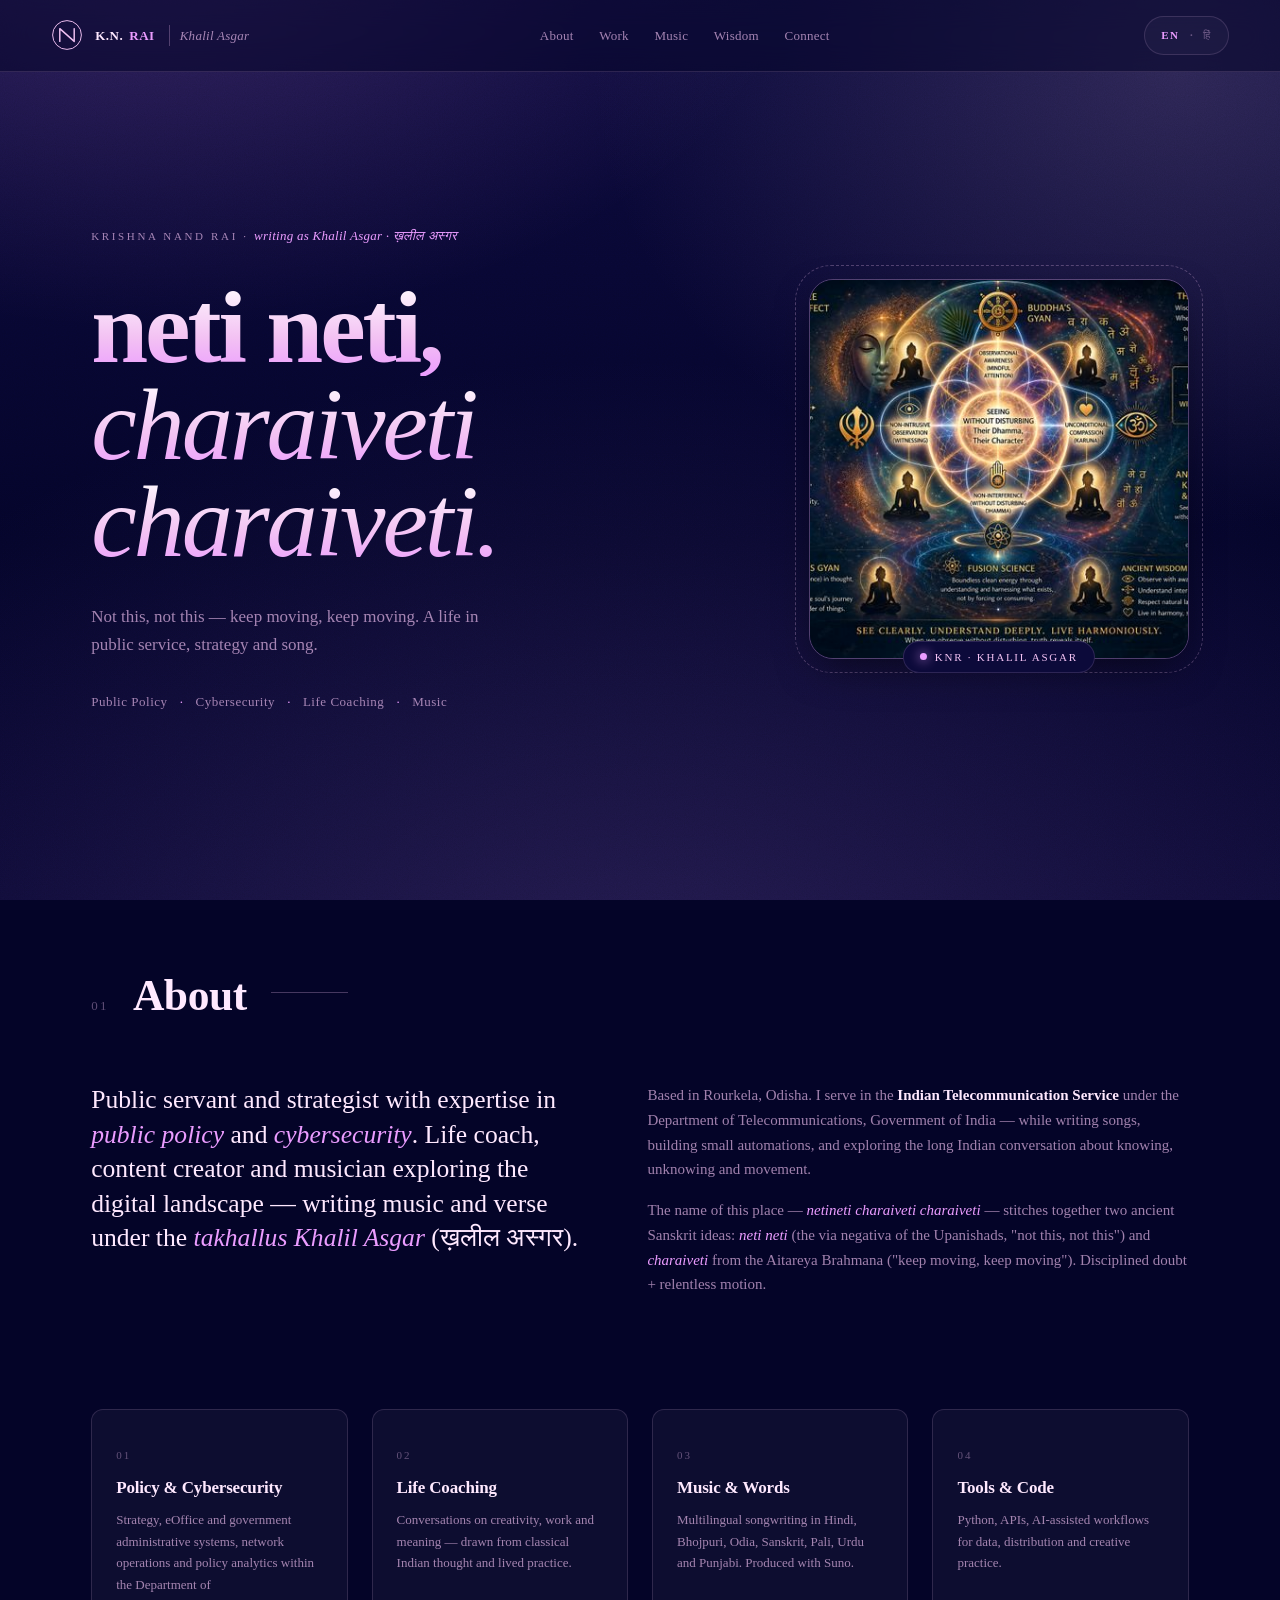
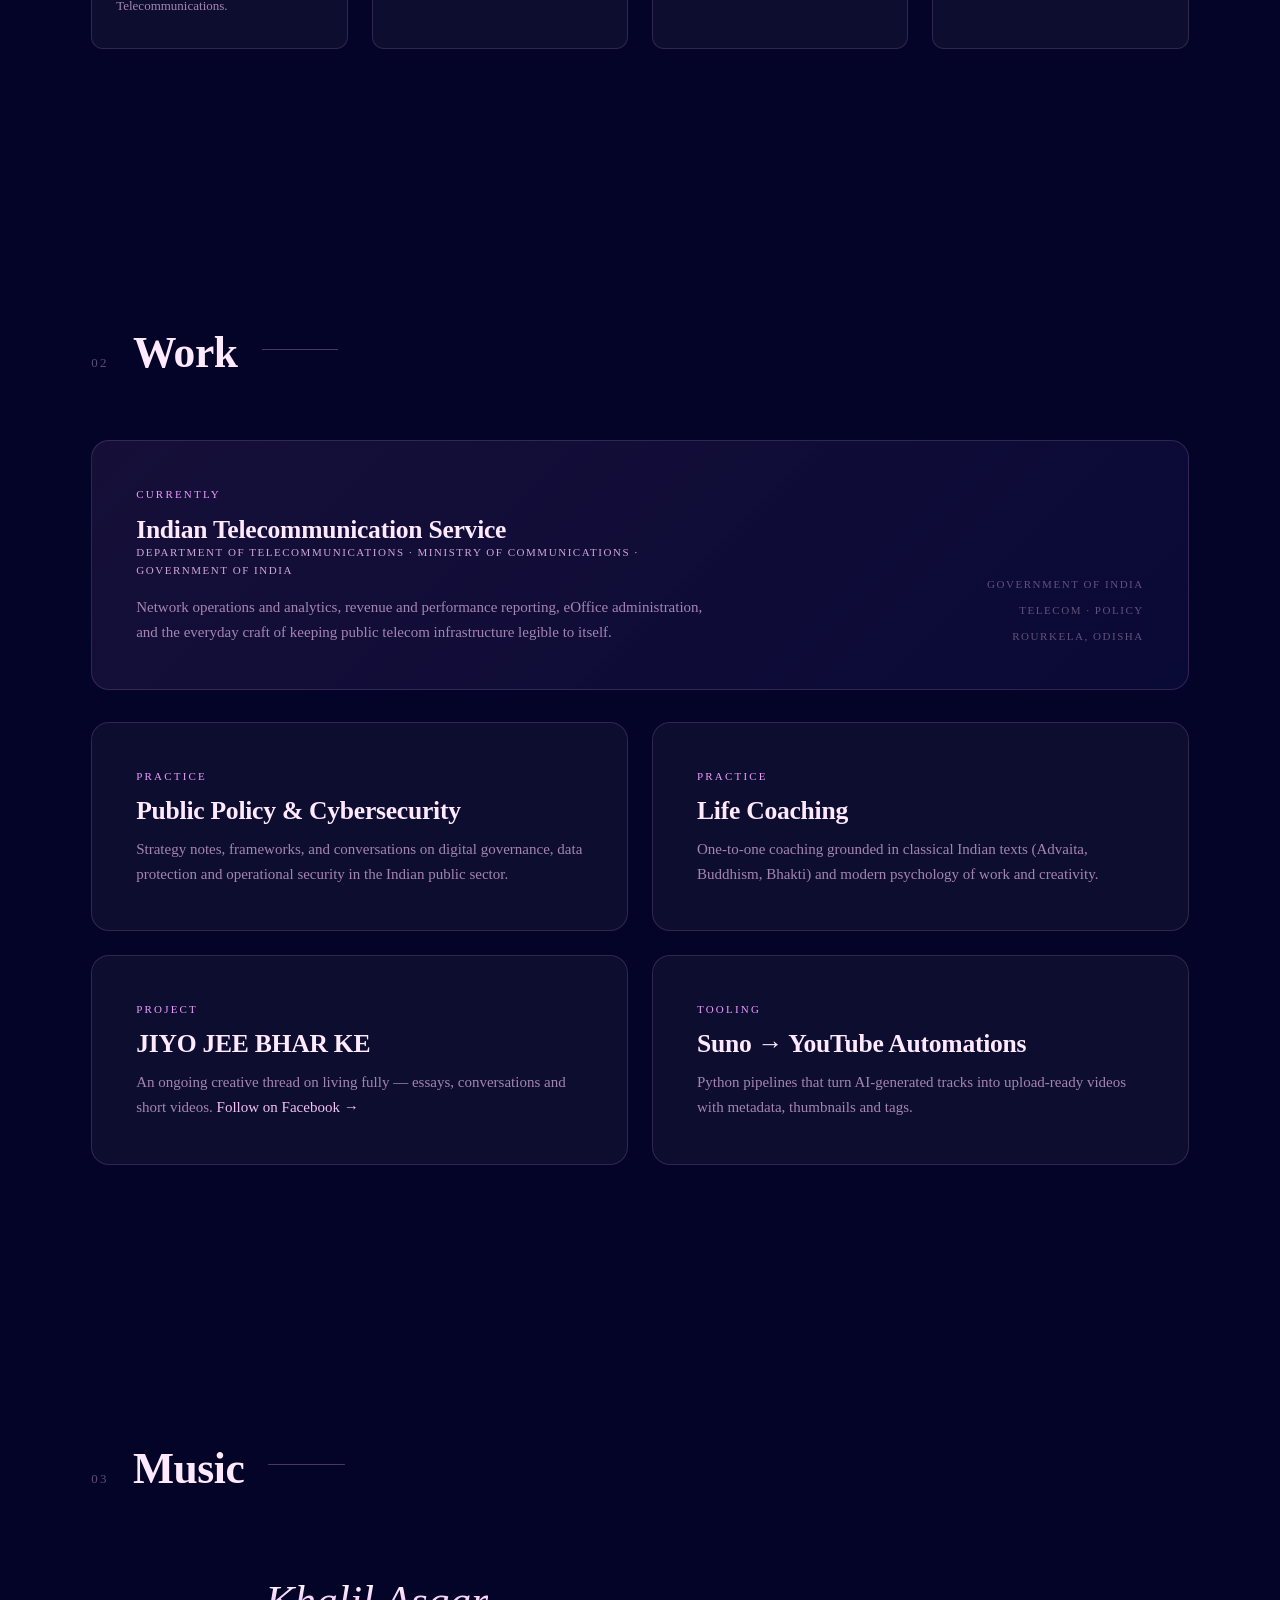
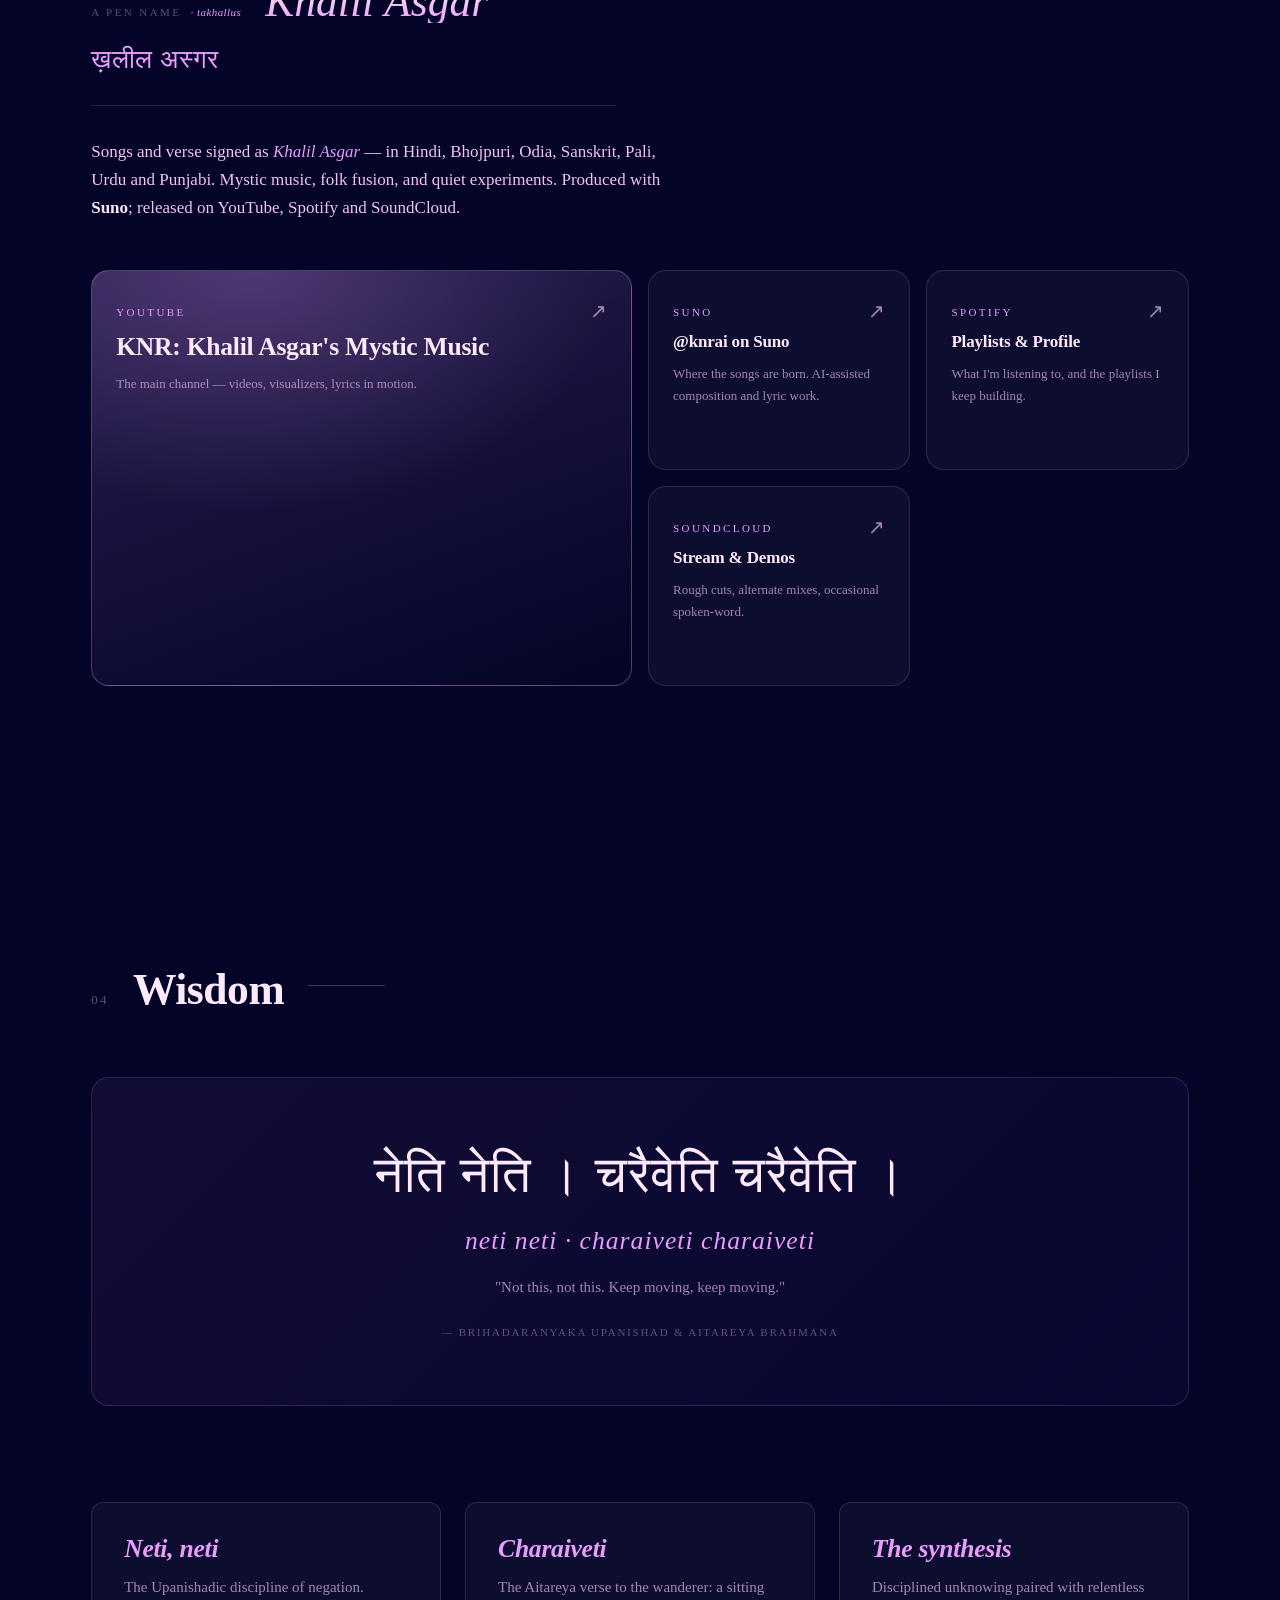
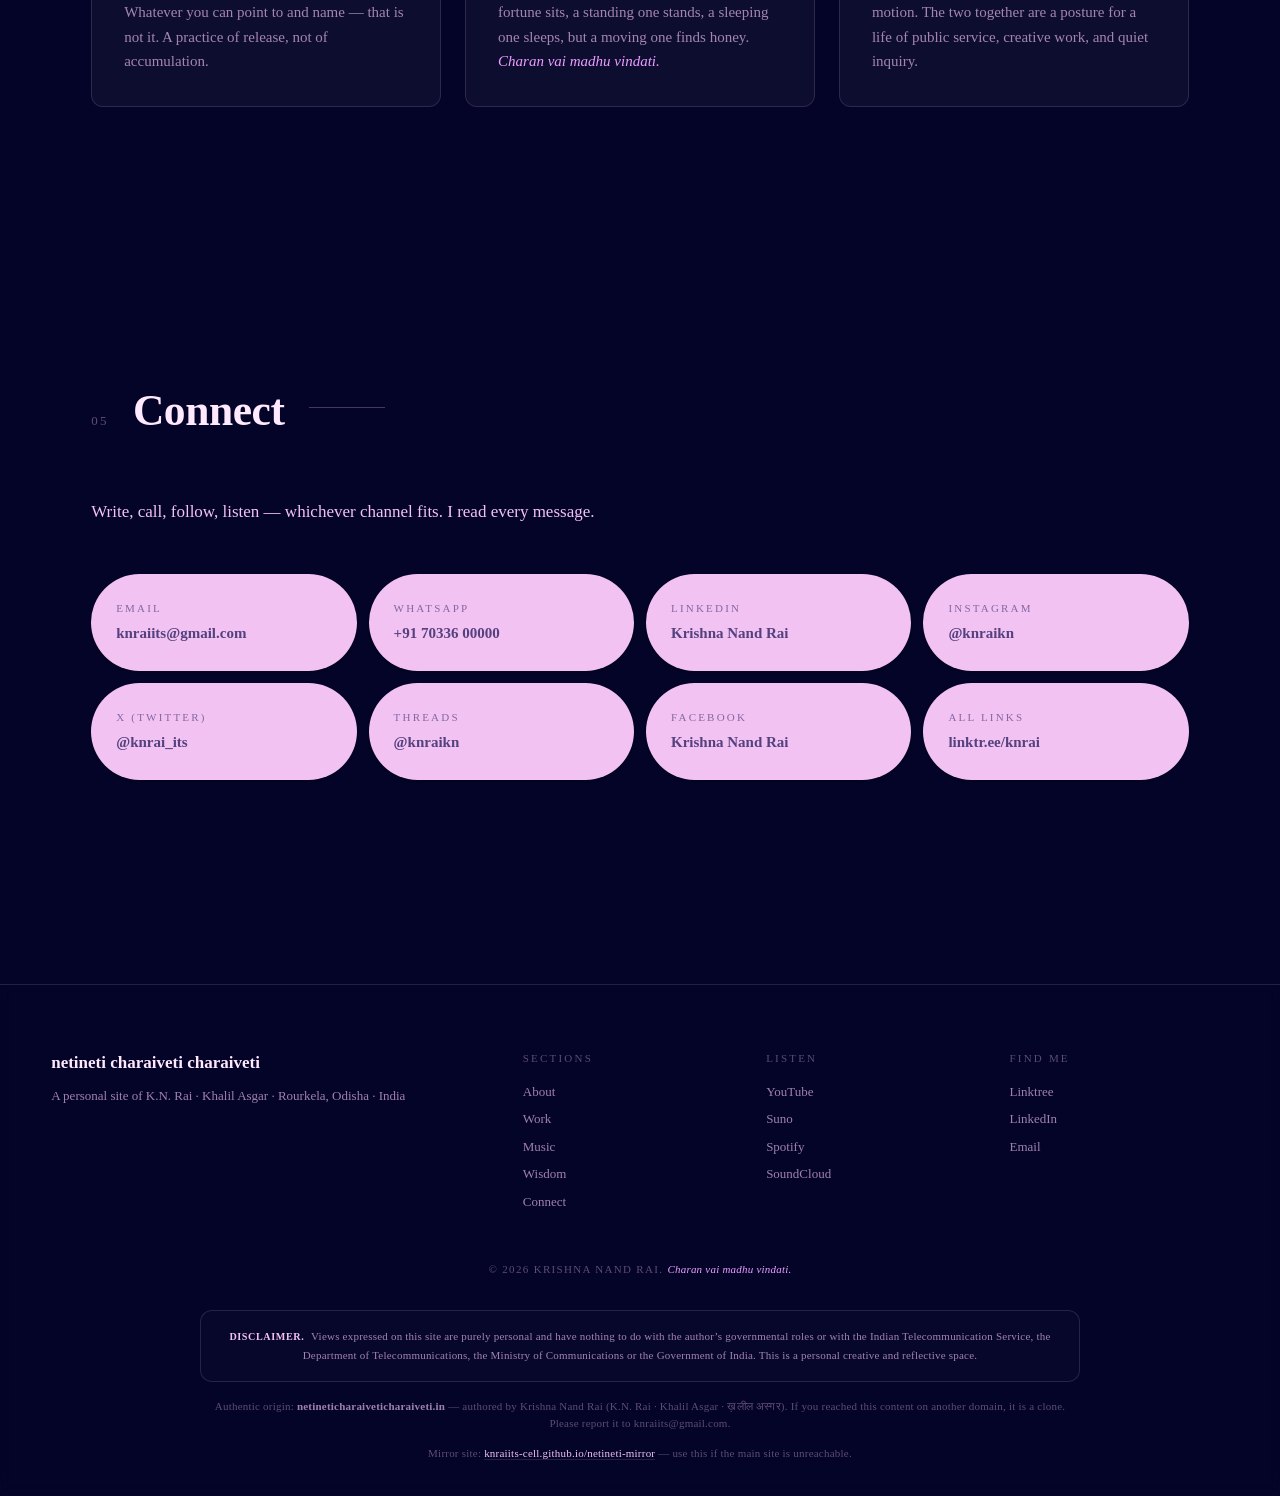
==== index.html @ 425408e6 "initial: netineti charaiveti charaiveti — K.N. Rai · Khalil Asgar (main site)" ====
<!doctype html>
<html lang="en" data-lang="en">
<head>
<meta charset="utf-8" />
<meta name="viewport" content="width=device-width, initial-scale=1" />
<title>K.N. Rai · Khalil Asgar — netineti charaiveti charaiveti</title>
<meta name="description" content="Krishna Nand Rai (KNR), writing music as Khalil Asgar (ख़लील अस्गर) — public servant, strategist, life coach, musician. Bilingual personal site in English and Hindi. Neti neti, charaiveti charaiveti." />

<!-- ─── Security headers (meta-equivalents; HTTP headers added via _headers) ───
     Content-Security-Policy limits where scripts, styles, images and frames can
     come from. We allow self + Google Fonts (CSS + woff2) + the linked social
     image hosts only where strictly needed. frame-ancestors blocks clickjacking;
     base-uri locks the <base> tag; form-action limits where forms may post. -->
<meta http-equiv="Content-Security-Policy"
      content="default-src 'self';
               script-src 'self';
               style-src 'self' https://fonts.googleapis.com 'unsafe-inline';
               font-src 'self' https://fonts.gstatic.com data:;
               img-src 'self' data: https:;
               connect-src 'self' https://knraiits-cell.github.io/netineti-mirror;
               frame-ancestors 'none';
               base-uri 'self';
               form-action 'self';
               object-src 'none';
               upgrade-insecure-requests" />
<meta http-equiv="X-Content-Type-Options" content="nosniff" />
<meta http-equiv="Referrer-Policy" content="strict-origin-when-cross-origin" />
<meta http-equiv="Permissions-Policy" content="camera=(), microphone=(), geolocation=(), interest-cohort=(), payment=()" />
<meta name="robots" content="index, follow, max-snippet:-1, max-image-preview:large" />
<meta name="author" content="Krishna Nand Rai (K.N. Rai) — pen name Khalil Asgar (ख़लील अस्गर)" />
<meta name="copyright" content="© Krishna Nand Rai. All rights reserved." />
<meta name="owner" content="Krishna Nand Rai · netineticharaiveticharaiveti.in" />
<meta name="identifier" content="KNR-NNCC-IN-2025" />
<meta name="reply-to" content="knraiits@gmail.com" />
<meta name="canonical-author" content="KNR · Khalil Asgar · ख़लील अस्गर" />
<link rel="canonical" href="https://netineticharaiveticharaiveti.in/" />
<link rel="author" href="https://linktr.ee/knrai" />

<!-- Open Graph -->
<meta property="og:title" content="K.N. Rai · Khalil Asgar — netineti charaiveti charaiveti" />
<meta property="og:description" content="Public servant, strategist, life coach, musician. Writing as Khalil Asgar (ख़लील अस्गर). Bilingual: English / हिन्दी." />
<meta property="og:image" content="assets/knrai.jpg" />
<meta property="og:type" content="website" />
<meta property="og:url" content="https://netineticharaiveticharaiveti.in" />
<meta property="og:locale" content="en_IN" />
<meta property="og:locale:alternate" content="hi_IN" />

<!-- Fonts: BioRhyme (display Latin), Roboto Slab (body Latin),
     Cormorant Garamond (italic accents), Tiro Devanagari Hindi (display Hindi),
     Hind (body Hindi) -->
<link rel="preconnect" href="https://fonts.googleapis.com" />
<link rel="preconnect" href="https://fonts.gstatic.com" crossorigin />
<link href="https://fonts.googleapis.com/css2?family=BioRhyme:wght@400;700;800&family=Roboto+Slab:wght@300;400;500;600&family=Cormorant+Garamond:ital,wght@0,400;0,500;1,400&family=Tiro+Devanagari+Hindi:ital@0;1&family=Hind:wght@300;400;500;600&display=swap" rel="stylesheet" />

<link rel="stylesheet" href="css/style.css" />

<script type="application/ld+json">
{
  "@context": "https://schema.org",
  "@type": "Person",
  "name": "Krishna Nand Rai",
  "alternateName": ["K.N. Rai", "KNR", "Khalil Asgar", "ख़लील अस्गर", "कृष्ण नंद राय"],
  "jobTitle": "Public Servant · Strategist · Musician",
  "description": "Public servant and strategist with expertise in public policy and cybersecurity. Life coach, content creator, and musician.",
  "url": "https://netineticharaiveticharaiveti.in",
  "image": "https://netineticharaiveticharaiveti.in/assets/knrai.jpg",
  "knowsLanguage": ["en", "hi", "bho", "or", "sa", "pi", "ur", "pa"],
  "sameAs": [
    "https://www.linkedin.com/in/krishna-nand-rai-89087a33",
    "https://www.youtube.com/@KNR_knrai",
    "https://www.instagram.com/knraikn",
    "https://x.com/knrai_its",
    "https://www.threads.com/@knraikn",
    "https://suno.com/@knrai",
    "https://on.soundcloud.com/IkmA3m59KzPfbuI8rq",
    "https://open.spotify.com/user/31e3id762zbnyfksk3bs3ccrtebq",
    "https://knraiits-cell.github.io/netineti-mirror"
  ]
}
</script>
</head>
<body>

<div class="grain" aria-hidden="true"></div>

<!-- Header -->
<header class="site-header">
  <a class="brand" href="#top" aria-label="Home">
    <svg class="brand-mark" viewBox="0 0 40 40" fill="none" aria-hidden="true">
      <circle cx="20" cy="20" r="18" stroke="currentColor" stroke-width="1.2" />
      <path d="M11 28 L11 12 L29 28 L29 12" stroke="currentColor" stroke-width="1.8" stroke-linecap="round" stroke-linejoin="round"/>
    </svg>
    <span class="brand-text">
      <span data-en="K.N." data-hi="के.एन.">K.N.</span><span class="accent" data-en="RAI" data-hi="राय">RAI</span>
      <em class="brand-pen" data-en="Khalil Asgar" data-hi="ख़लील अस्गर">Khalil Asgar</em>
    </span>
  </a>

  <nav class="site-nav" aria-label="Primary">
    <a href="#about"  data-en="About"   data-hi="परिचय">About</a>
    <a href="#work"   data-en="Work"    data-hi="कर्म">Work</a>
    <a href="#music"  data-en="Music"   data-hi="संगीत">Music</a>
    <a href="#wisdom" data-en="Wisdom"  data-hi="विवेक">Wisdom</a>
    <a href="#connect" data-en="Connect" data-hi="संपर्क">Connect</a>
  </nav>

  <!-- Language toggle -->
  <div class="lang-toggle" role="group" aria-label="Language">
    <button type="button" class="lang-btn is-active" data-set-lang="en" aria-pressed="true">EN</button>
    <span class="lang-sep" aria-hidden="true">·</span>
    <button type="button" class="lang-btn" data-set-lang="hi" aria-pressed="false">हिं</button>
  </div>
</header>

<main id="top">

<!-- ─────────────────────────── HERO ─────────────────────────── -->
<section class="hero">
  <div class="hero-text">
    <p class="eyebrow">
      <span data-en="Krishna Nand Rai" data-hi="कृष्ण नंद राय">Krishna Nand Rai</span>
      ·
      <span class="penname-inline" data-en="writing as Khalil Asgar · ख़लील अस्गर" data-hi="क़लम का नाम — ख़लील अस्गर">writing as Khalil Asgar · ख़लील अस्गर</span>
    </p>
    <h1 class="hero-title">
      <span class="line">neti neti,</span>
      <span class="line italic">charaiveti</span>
      <span class="line italic">charaiveti.</span>
    </h1>
    <p class="hero-sub"
       data-en="Not this, not this — keep moving, keep moving. A life in public service, strategy and song."
       data-hi="नेति नेति — चरैवेति, चरैवेति। लोक-सेवा, रणनीति और गीत में बिताया एक जीवन।">
      Not this, not this — keep moving, keep moving. A life in public service, strategy and song.
    </p>
    <div class="hero-meta">
      <span data-en="Public Policy"  data-hi="लोक नीति">Public Policy</span><i>·</i>
      <span data-en="Cybersecurity"  data-hi="साइबर सुरक्षा">Cybersecurity</span><i>·</i>
      <span data-en="Life Coaching"  data-hi="जीवन-मार्गदर्शन">Life Coaching</span><i>·</i>
      <span data-en="Music"          data-hi="संगीत">Music</span>
    </div>
  </div>
  <div class="hero-portrait">
    <div class="portrait-ring" aria-hidden="true"></div>
    <img src="assets/knrai.jpg" alt="Portrait of Krishna Nand Rai (Khalil Asgar)" />
    <div class="portrait-caption">
      <span class="dot"></span>
      <span data-en="KNR · Khalil Asgar" data-hi="के.एन.आर. · ख़लील अस्गर">KNR · Khalil Asgar</span>
    </div>
  </div>
</section>

<!-- ─────────────────────────── ABOUT ─────────────────────────── -->
<section id="about" class="section about" data-wm="KNR">
  <span class="wm-inline" aria-hidden="true">Krishna Nand Rai · Khalil Asgar · ख़लील अस्गर · netineticharaiveticharaiveti.in</span>
  <div class="section-head">
    <span class="section-num">01</span>
    <h2 class="section-title" data-en="About" data-hi="परिचय">About</h2>
  </div>
  <div class="about-grid">
    <div class="about-lede">
      <p data-en="Public servant and strategist with expertise in <em>public policy</em> and <em>cybersecurity</em>. Life coach, content creator and musician exploring the digital landscape — writing music and verse under the <em>takhallus</em> <em>Khalil Asgar</em> (ख़लील अस्गर)."
         data-hi="लोक-सेवक और रणनीतिकार — <em>लोक नीति</em> और <em>साइबर सुरक्षा</em> में विशेष रुचि। जीवन-मार्गदर्शक, सामग्री-सर्जक और संगीतकार, जो डिजिटल संसार में अपनी राह तय कर रहे हैं। संगीत और काव्य के लिए तख़ल्लुस — <em>ख़लील अस्गर</em>।">
        Public servant and strategist with expertise in <em>public policy</em>
        and <em>cybersecurity</em>. Life coach, content creator and musician
        exploring the digital landscape — writing music and verse under the
        <em>takhallus</em> <em>Khalil Asgar</em> (ख़लील अस्गर).
      </p>
    </div>
    <div class="about-body">
      <p data-en="Based in Rourkela, Odisha. I serve in the <strong>Indian Telecommunication Service</strong> under the Department of Telecommunications, Government of India — while writing songs, building small automations, and exploring the long Indian conversation about knowing, unknowing and movement."
         data-hi="राउरकेला, ओडिशा से। <strong>भारतीय दूरसंचार सेवा</strong> (दूरसंचार विभाग, संचार मंत्रालय, भारत सरकार) में कार्यरत — और साथ ही गीत-लेखन, छोटी-छोटी स्वचालन-व्यवस्थाएँ बनाना, तथा ज्ञान, अज्ञेय और गति की उस लंबी भारतीय बातचीत में डूबे रहना, जो सदियों से चली आ रही है।">
        Based in Rourkela, Odisha. I serve in the
        <strong>Indian Telecommunication Service</strong> under the Department
        of Telecommunications, Government of India — while writing songs,
        building small automations, and exploring the long Indian conversation
        about knowing, unknowing and movement.
      </p>
      <p data-en="The name of this place — <em>netineti charaiveti charaiveti</em> — stitches together two ancient Sanskrit ideas: <em>neti neti</em> (the via negativa of the Upanishads, &quot;not this, not this&quot;) and <em>charaiveti</em> from the Aitareya Brahmana (&quot;keep moving, keep moving&quot;). Disciplined doubt + relentless motion."
         data-hi="इस स्थान का नाम — <em>नेतिनेति चरैवेति चरैवेति</em> — दो प्राचीन संस्कृत विचारों को जोड़ता है: उपनिषदों का <em>नेति नेति</em> (&quot;यह नहीं, यह नहीं&quot;) और ऐतरेय ब्राह्मण का <em>चरैवेति</em> (&quot;चलते रहो, चलते रहो&quot;)। संयमित संशय और अथक गति का संगम।">
        The name of this place — <em>netineti charaiveti charaiveti</em> —
        stitches together two ancient Sanskrit ideas: <em>neti neti</em>
        (the via negativa of the Upanishads, "not this, not this") and
        <em>charaiveti</em> from the Aitareya Brahmana ("keep moving, keep
        moving"). Disciplined doubt + relentless motion.
      </p>
    </div>
  </div>

  <ul class="facets">
    <li>
      <span class="facet-tag">01</span>
      <h3 data-en="Policy &amp; Cybersecurity" data-hi="नीति एवं साइबर सुरक्षा">Policy &amp; Cybersecurity</h3>
      <p data-en="Strategy, eOffice and government administrative systems, network operations and policy analytics within the Department of Telecommunications."
         data-hi="रणनीति, ई-ऑफ़िस एवं सरकारी प्रशासनिक प्रणालियाँ, दूरसंचार विभाग के भीतर नेटवर्क संचालन और नीति-विश्लेषण।">
        Strategy, eOffice and government administrative systems, network operations and policy analytics within the Department of Telecommunications.
      </p>
    </li>
    <li>
      <span class="facet-tag">02</span>
      <h3 data-en="Life Coaching" data-hi="जीवन-मार्गदर्शन">Life Coaching</h3>
      <p data-en="Conversations on creativity, work and meaning — drawn from classical Indian thought and lived practice."
         data-hi="सर्जनशीलता, कर्म और अर्थ पर संवाद — भारतीय शास्त्रीय चिंतन और जीवन के अनुभव से उपजे।">
        Conversations on creativity, work and meaning — drawn from classical Indian thought and lived practice.
      </p>
    </li>
    <li>
      <span class="facet-tag">03</span>
      <h3 data-en="Music &amp; Words" data-hi="संगीत एवं शब्द">Music &amp; Words</h3>
      <p data-en="Multilingual songwriting in Hindi, Bhojpuri, Odia, Sanskrit, Pali, Urdu and Punjabi. Produced with Suno."
         data-hi="हिन्दी, भोजपुरी, ओड़िया, संस्कृत, पाली, उर्दू और पंजाबी में बहुभाषी गीत-लेखन। सूनो (Suno) के साथ निर्मित।">
        Multilingual songwriting in Hindi, Bhojpuri, Odia, Sanskrit, Pali, Urdu and Punjabi. Produced with Suno.
      </p>
    </li>
    <li>
      <span class="facet-tag">04</span>
      <h3 data-en="Tools &amp; Code" data-hi="यंत्र एवं कोड">Tools &amp; Code</h3>
      <p data-en="Python, APIs, AI-assisted workflows for data, distribution and creative practice."
         data-hi="पायथन, एपीआई, और एआई-समर्थित कार्य-प्रवाह — डेटा, वितरण और सर्जनात्मक अभ्यास के लिए।">
        Python, APIs, AI-assisted workflows for data, distribution and creative practice.
      </p>
    </li>
  </ul>
</section>

<!-- ─────────────────────────── WORK ─────────────────────────── -->
<section id="work" class="section work" data-wm="KNR">
  <span class="wm-inline" aria-hidden="true">© KNR — KNR-NNCC-IN-2025-Q2 · netineticharaiveticharaiveti.in</span>
  <div class="section-head">
    <span class="section-num">02</span>
    <h2 class="section-title" data-en="Work" data-hi="कर्म">Work</h2>
  </div>

  <article class="work-card lead">
    <div class="work-card-body">
      <p class="kicker" data-en="Currently" data-hi="वर्तमान में">Currently</p>
      <h3 data-en="Indian Telecommunication Service" data-hi="भारतीय दूरसंचार सेवा">Indian Telecommunication Service</h3>
      <p class="work-affiliation"
         data-en="Department of Telecommunications · Ministry of Communications · Government of India"
         data-hi="दूरसंचार विभाग · संचार मंत्रालय · भारत सरकार">
        Department of Telecommunications · Ministry of Communications · Government of India
      </p>
      <p data-en="Network operations and analytics, revenue and performance reporting, eOffice administration, and the everyday craft of keeping public telecom infrastructure legible to itself."
         data-hi="नेटवर्क संचालन एवं विश्लेषण, राजस्व और प्रदर्शन की रिपोर्टिंग, ई-ऑफ़िस प्रशासन — और सार्वजनिक दूरसंचार ढाँचे को स्वयं अपने लिए सुपाठ्य बनाए रखने का दैनिक कौशल।">
        Network operations and analytics, revenue and performance reporting,
        eOffice administration, and the everyday craft of keeping public
        telecom infrastructure legible to itself.
      </p>
    </div>
    <div class="work-card-meta">
      <span data-en="Government of India" data-hi="भारत सरकार">Government of India</span>
      <span data-en="Telecom · Policy" data-hi="दूरसंचार · नीति">Telecom · Policy</span>
      <span data-en="Rourkela, Odisha" data-hi="राउरकेला, ओडिशा">Rourkela, Odisha</span>
    </div>
  </article>

  <div class="work-grid">
    <article class="work-card">
      <p class="kicker" data-en="Practice" data-hi="अभ्यास">Practice</p>
      <h3 data-en="Public Policy &amp; Cybersecurity" data-hi="लोक नीति एवं साइबर सुरक्षा">Public Policy &amp; Cybersecurity</h3>
      <p data-en="Strategy notes, frameworks, and conversations on digital governance, data protection and operational security in the Indian public sector."
         data-hi="भारतीय सार्वजनिक क्षेत्र में डिजिटल अभिशासन, डेटा संरक्षण एवं संचालनात्मक सुरक्षा पर रणनीतिक टिप्पणियाँ, संरचनाएँ और संवाद।">
        Strategy notes, frameworks, and conversations on digital governance, data protection and operational security in the Indian public sector.
      </p>
    </article>
    <article class="work-card">
      <p class="kicker" data-en="Practice" data-hi="अभ्यास">Practice</p>
      <h3 data-en="Life Coaching" data-hi="जीवन-मार्गदर्शन">Life Coaching</h3>
      <p data-en="One-to-one coaching grounded in classical Indian texts (Advaita, Buddhism, Bhakti) and modern psychology of work and creativity."
         data-hi="एकल मार्गदर्शन — भारतीय शास्त्रीय ग्रंथों (अद्वैत, बौद्ध दर्शन, भक्ति) तथा कर्म एवं सर्जनशीलता के आधुनिक मनोविज्ञान पर आधारित।">
        One-to-one coaching grounded in classical Indian texts (Advaita, Buddhism, Bhakti) and modern psychology of work and creativity.
      </p>
    </article>
    <article class="work-card">
      <p class="kicker" data-en="Project" data-hi="परियोजना">Project</p>
      <h3 data-en="JIYO JEE BHAR KE" data-hi="जियो जी भर के">JIYO JEE BHAR KE</h3>
      <p data-en="An ongoing creative thread on living fully — essays, conversations and short videos. <a href=&quot;https://www.facebook.com/share/1AUFSiSDUv&quot; target=&quot;_blank&quot; rel=&quot;noopener&quot;>Follow on Facebook →</a>"
         data-hi="भरपूर जीने पर एक चलती-फिरती सर्जनात्मक धारा — निबंध, संवाद और लघु वीडियो। <a href=&quot;https://www.facebook.com/share/1AUFSiSDUv&quot; target=&quot;_blank&quot; rel=&quot;noopener&quot;>फ़ेसबुक पर देखें →</a>">
        An ongoing creative thread on living fully — essays, conversations and short videos. <a href="https://www.facebook.com/share/1AUFSiSDUv" target="_blank" rel="noopener">Follow on Facebook →</a>
      </p>
    </article>
    <article class="work-card">
      <p class="kicker" data-en="Tooling" data-hi="उपकरण">Tooling</p>
      <h3 data-en="Suno → YouTube Automations" data-hi="सूनो → यूट्यूब स्वचालन">Suno → YouTube Automations</h3>
      <p data-en="Python pipelines that turn AI-generated tracks into upload-ready videos with metadata, thumbnails and tags."
         data-hi="पायथन पाइपलाइनें जो एआई-निर्मित गीतों को अपलोड के लिए तैयार वीडियो में बदलती हैं — मेटाडेटा, थंबनेल और टैग सहित।">
        Python pipelines that turn AI-generated tracks into upload-ready videos with metadata, thumbnails and tags.
      </p>
    </article>
  </div>
</section>

<!-- ─────────────────────────── MUSIC ─────────────────────────── -->
<section id="music" class="section music" data-wm="KNR">
  <span class="wm-inline" aria-hidden="true">Khalil Asgar · ख़लील अस्गर · KNR-NNCC-IN-2025-Q2</span>
  <div class="section-head">
    <span class="section-num">03</span>
    <h2 class="section-title" data-en="Music" data-hi="संगीत">Music</h2>
  </div>

  <div class="music-intro">
    <p class="penname-banner">
      <span class="penname-label">
        <span data-en="A pen name" data-hi="क़लम का नाम">A pen name</span>
        <span class="sanskrit-inline" data-en="· takhallus" data-hi="· तख़ल्लुस">· takhallus</span>
      </span>
      <span class="penname-name">Khalil Asgar</span>
      <span class="penname-deva">ख़लील अस्गर</span>
    </p>
    <p data-en="Songs and verse signed as <em>Khalil Asgar</em> — in Hindi, Bhojpuri, Odia, Sanskrit, Pali, Urdu and Punjabi. Mystic music, folk fusion, and quiet experiments. Produced with <strong>Suno</strong>; released on YouTube, Spotify and SoundCloud."
       data-hi="<em>ख़लील अस्गर</em> के नाम से लिखे गए गीत और काव्य — हिन्दी, भोजपुरी, ओड़िया, संस्कृत, पाली, उर्दू और पंजाबी में। रहस्यवादी संगीत, लोक-फ़्यूज़न और शांत प्रयोग। <strong>सूनो</strong> के साथ निर्मित; यूट्यूब, स्पॉटिफ़ाई और साउंडक्लाउड पर उपलब्ध।">
      Songs and verse signed as <em>Khalil Asgar</em> — in Hindi, Bhojpuri,
      Odia, Sanskrit, Pali, Urdu and Punjabi. Mystic music, folk fusion, and
      quiet experiments. Produced with <strong>Suno</strong>; released on
      YouTube, Spotify and SoundCloud.
    </p>
  </div>

  <div class="music-grid">
    <a class="music-card primary" href="https://www.youtube.com/@KNR_knrai?sub_confirmation=1" target="_blank" rel="noopener">
      <span class="platform">YouTube</span>
      <h3 data-en="KNR: Khalil Asgar's Mystic Music" data-hi="के.एन.आर.: ख़लील अस्गर का रहस्यवादी संगीत">KNR: Khalil Asgar's Mystic Music</h3>
      <p data-en="The main channel — videos, visualizers, lyrics in motion."
         data-hi="मुख्य चैनल — वीडियो, विज़ुअलाइज़र, और गति में बहते बोल।">
        The main channel — videos, visualizers, lyrics in motion.
      </p>
      <span class="arrow" aria-hidden="true">↗</span>
    </a>
    <a class="music-card" href="https://suno.com/@knrai" target="_blank" rel="noopener">
      <span class="platform">Suno</span>
      <h3 data-en="@knrai on Suno" data-hi="सूनो पर @knrai">@knrai on Suno</h3>
      <p data-en="Where the songs are born. AI-assisted composition and lyric work."
         data-hi="जहाँ गीतों का जन्म होता है — एआई-समर्थित संगीत-रचना और बोलों का काम।">
        Where the songs are born. AI-assisted composition and lyric work.
      </p>
      <span class="arrow" aria-hidden="true">↗</span>
    </a>
    <a class="music-card" href="https://open.spotify.com/user/31e3id762zbnyfksk3bs3ccrtebq?si=e_dXLQkATFSkDqrl5p9rqw" target="_blank" rel="noopener">
      <span class="platform">Spotify</span>
      <h3 data-en="Playlists &amp; Profile" data-hi="प्लेलिस्ट एवं प्रोफ़ाइल">Playlists &amp; Profile</h3>
      <p data-en="What I'm listening to, and the playlists I keep building."
         data-hi="मैं क्या सुन रहा हूँ, और कौन-सी प्लेलिस्ट लगातार बना रहा हूँ।">
        What I'm listening to, and the playlists I keep building.
      </p>
      <span class="arrow" aria-hidden="true">↗</span>
    </a>
    <a class="music-card" href="https://on.soundcloud.com/IkmA3m59KzPfbuI8rq" target="_blank" rel="noopener">
      <span class="platform">SoundCloud</span>
      <h3 data-en="Stream &amp; Demos" data-hi="स्ट्रीम एवं डेमो">Stream &amp; Demos</h3>
      <p data-en="Rough cuts, alternate mixes, occasional spoken-word."
         data-hi="कच्चे कट, वैकल्पिक मिश्रण, और कभी-कभार बोले हुए शब्द।">
        Rough cuts, alternate mixes, occasional spoken-word.
      </p>
      <span class="arrow" aria-hidden="true">↗</span>
    </a>
  </div>
</section>

<!-- ─────────────────────────── WISDOM ─────────────────────────── -->
<section id="wisdom" class="section wisdom" data-wm="KNR">
  <span class="wm-inline" aria-hidden="true">कृष्ण नंद राय · नेति नेति। चरैवेति चरैवेति।</span>
  <div class="section-head">
    <span class="section-num">04</span>
    <h2 class="section-title" data-en="Wisdom" data-hi="विवेक">Wisdom</h2>
  </div>

  <figure class="quote">
    <blockquote>
      <span class="sanskrit">नेति नेति । चरैवेति चरैवेति ।</span>
      <span class="translit">neti neti · charaiveti charaiveti</span>
      <span class="english"
            data-en="&quot;Not this, not this. Keep moving, keep moving.&quot;"
            data-hi="&quot;यह नहीं, यह नहीं। चलते रहो, चलते रहो।&quot;">
        "Not this, not this. Keep moving, keep moving."
      </span>
    </blockquote>
    <figcaption data-en="— Brihadaranyaka Upanishad &amp; Aitareya Brahmana"
                data-hi="— बृहदारण्यक उपनिषद् एवं ऐतरेय ब्राह्मण">
      — Brihadaranyaka Upanishad &amp; Aitareya Brahmana
    </figcaption>
  </figure>

  <div class="wisdom-grid">
    <article class="wisdom-card">
      <h3 data-en="Neti, neti" data-hi="नेति, नेति">Neti, neti</h3>
      <p data-en="The Upanishadic discipline of negation. Whatever you can point to and name — that is not it. A practice of release, not of accumulation."
         data-hi="उपनिषदों का निषेध-अनुशासन। जिस ओर भी अँगुली उठे, जिस पर भी नाम चिपके — वही नहीं है। यह जोड़ने का अभ्यास नहीं, छोड़ने का अभ्यास है।">
        The Upanishadic discipline of negation. Whatever you can point to and
        name — that is not it. A practice of release, not of accumulation.
      </p>
    </article>
    <article class="wisdom-card">
      <h3 data-en="Charaiveti" data-hi="चरैवेति">Charaiveti</h3>
      <p data-en="The Aitareya verse to the wanderer: a sitting fortune sits, a standing one stands, a sleeping one sleeps, but a moving one finds honey. <em>Charan vai madhu vindati.</em>"
         data-hi="ऐतरेय का पथिक से कहा हुआ श्लोक — बैठा भाग्य बैठा रहता है, खड़ा खड़ा, सोता सोया रहता है; पर जो चलता है, वही मधु पाता है। <em>चरन् वै मधु विन्दति।</em>">
        The Aitareya verse to the wanderer: a sitting fortune sits, a standing
        one stands, a sleeping one sleeps, but a moving one finds honey.
        <em>Charan vai madhu vindati.</em>
      </p>
    </article>
    <article class="wisdom-card">
      <h3 data-en="The synthesis" data-hi="दोनों का संगम">The synthesis</h3>
      <p data-en="Disciplined unknowing paired with relentless motion. The two together are a posture for a life of public service, creative work, and quiet inquiry."
         data-hi="संयमित अज्ञेय और अथक गति का साथ। दोनों मिलकर एक मुद्रा बनते हैं — लोक-सेवा, सर्जन और मौन-जिज्ञासा के जीवन की मुद्रा।">
        Disciplined unknowing paired with relentless motion. The two together
        are a posture for a life of public service, creative work, and quiet
        inquiry.
      </p>
    </article>
  </div>
</section>

<!-- ─────────────────────────── CONNECT ─────────────────────────── -->
<section id="connect" class="section connect" data-wm="KNR">
  <span class="wm-inline" aria-hidden="true">Authentic: netineticharaiveticharaiveti.in — author K.N. Rai</span>
  <div class="section-head">
    <span class="section-num">05</span>
    <h2 class="section-title" data-en="Connect" data-hi="संपर्क">Connect</h2>
  </div>

  <p class="connect-lede"
     data-en="Write, call, follow, listen — whichever channel fits. I read every message."
     data-hi="लिखिए, फ़ोन कीजिए, फ़ॉलो कीजिए, सुनिए — जो माध्यम भी आपको सहज लगे। मैं हर संदेश पढ़ता हूँ।">
    Write, call, follow, listen — whichever channel fits. I read every message.
  </p>

  <div class="connect-grid">
    <a class="pill" href="mailto:knraiits@gmail.com">
      <span class="pill-label" data-en="Email" data-hi="ईमेल">Email</span>
      <span class="pill-value">knraiits@gmail.com</span>
    </a>
    <a class="pill" href="https://wa.me/+917033600000" target="_blank" rel="noopener">
      <span class="pill-label" data-en="WhatsApp" data-hi="व्हाट्सऐप">WhatsApp</span>
      <span class="pill-value">+91 70336 00000</span>
    </a>
    <a class="pill" href="https://www.linkedin.com/in/krishna-nand-rai-89087a33" target="_blank" rel="noopener">
      <span class="pill-label" data-en="LinkedIn" data-hi="लिंक्डइन">LinkedIn</span>
      <span class="pill-value" data-en="Krishna Nand Rai" data-hi="कृष्ण नंद राय">Krishna Nand Rai</span>
    </a>
    <a class="pill" href="https://www.instagram.com/knraikn" target="_blank" rel="noopener">
      <span class="pill-label" data-en="Instagram" data-hi="इंस्टाग्राम">Instagram</span>
      <span class="pill-value">@knraikn</span>
    </a>
    <a class="pill" href="https://x.com/knrai_its" target="_blank" rel="noopener">
      <span class="pill-label" data-en="X (Twitter)" data-hi="एक्स (ट्विटर)">X (Twitter)</span>
      <span class="pill-value">@knrai_its</span>
    </a>
    <a class="pill" href="https://www.threads.com/@knraikn" target="_blank" rel="noopener">
      <span class="pill-label" data-en="Threads" data-hi="थ्रेड्स">Threads</span>
      <span class="pill-value">@knraikn</span>
    </a>
    <a class="pill" href="https://www.facebook.com/Krishna%20Nand%20Rai" target="_blank" rel="noopener">
      <span class="pill-label" data-en="Facebook" data-hi="फ़ेसबुक">Facebook</span>
      <span class="pill-value" data-en="Krishna Nand Rai" data-hi="कृष्ण नंद राय">Krishna Nand Rai</span>
    </a>
    <a class="pill" href="https://linktr.ee/knrai" target="_blank" rel="noopener">
      <span class="pill-label" data-en="All Links" data-hi="सभी लिंक">All Links</span>
      <span class="pill-value">linktr.ee/knrai</span>
    </a>
  </div>
</section>

</main>

<footer class="site-footer">
  <div class="footer-grid">
    <div>
      <p class="footer-title">netineti charaiveti charaiveti</p>
      <p class="footer-sub"
         data-en="A personal site of K.N. Rai · Khalil Asgar · Rourkela, Odisha · India"
         data-hi="के.एन. राय · ख़लील अस्गर का व्यक्तिगत स्थल · राउरकेला, ओडिशा · भारत">
        A personal site of K.N. Rai · Khalil Asgar · Rourkela, Odisha · India
      </p>
    </div>
    <div class="footer-cols">
      <div>
        <p class="footer-h" data-en="Sections" data-hi="अनुभाग">Sections</p>
        <a href="#about" data-en="About" data-hi="परिचय">About</a>
        <a href="#work"  data-en="Work"  data-hi="कर्म">Work</a>
        <a href="#music" data-en="Music" data-hi="संगीत">Music</a>
        <a href="#wisdom" data-en="Wisdom" data-hi="विवेक">Wisdom</a>
        <a href="#connect" data-en="Connect" data-hi="संपर्क">Connect</a>
      </div>
      <div>
        <p class="footer-h" data-en="Listen" data-hi="सुनिए">Listen</p>
        <a href="https://www.youtube.com/@KNR_knrai" target="_blank" rel="noopener">YouTube</a>
        <a href="https://suno.com/@knrai" target="_blank" rel="noopener">Suno</a>
        <a href="https://open.spotify.com/user/31e3id762zbnyfksk3bs3ccrtebq" target="_blank" rel="noopener" data-en="Spotify" data-hi="स्पॉटिफ़ाई">Spotify</a>
        <a href="https://on.soundcloud.com/IkmA3m59KzPfbuI8rq" target="_blank" rel="noopener" data-en="SoundCloud" data-hi="साउंडक्लाउड">SoundCloud</a>
      </div>
      <div>
        <p class="footer-h" data-en="Find me" data-hi="मुझे खोजें">Find me</p>
        <a href="https://linktr.ee/knrai" target="_blank" rel="noopener" data-en="Linktree" data-hi="लिंकट्री">Linktree</a>
        <a href="https://www.linkedin.com/in/krishna-nand-rai-89087a33" target="_blank" rel="noopener" data-en="LinkedIn" data-hi="लिंक्डइन">LinkedIn</a>
        <a href="mailto:knraiits@gmail.com" data-en="Email" data-hi="ईमेल">Email</a>
      </div>
    </div>
  </div>
  <p class="footer-copy">
    © <span id="yr"></span>
    <span data-en="Krishna Nand Rai." data-hi="कृष्ण नंद राय।">Krishna Nand Rai.</span>
    <span class="italic">Charan vai madhu vindati.</span>
  </p>

  <!-- Disclaimer: personal site, not affiliated with any government role -->
  <p class="footer-disclaimer"
     data-en="<strong>Disclaimer.</strong> Views expressed on this site are purely personal and have nothing to do with the author&rsquo;s governmental roles or with the Indian Telecommunication Service, the Department of Telecommunications, the Ministry of Communications or the Government of India. This is a personal creative and reflective space."
     data-hi="<strong>अस्वीकरण।</strong> इस स्थल पर व्यक्त विचार पूर्णतः व्यक्तिगत हैं और लेखक की किसी भी सरकारी भूमिका से, अथवा भारतीय दूरसंचार सेवा, दूरसंचार विभाग, संचार मंत्रालय या भारत सरकार से किसी भी रूप में सम्बद्ध नहीं हैं। यह एक निजी रचनात्मक एवं मननशील स्थल है।">
    <strong>Disclaimer.</strong> Views expressed on this site are purely personal and have nothing to do with the author&rsquo;s governmental roles or with the Indian Telecommunication Service, the Department of Telecommunications, the Ministry of Communications or the Government of India. This is a personal creative and reflective space.
  </p>

  <!-- Authenticity notice: invisible cue for honest visitors,
       visible to anyone who inspects the source. -->
  <p class="footer-auth"
     data-en="Authentic origin: <strong>netineticharaiveticharaiveti.in</strong> — authored by Krishna Nand Rai (K.N. Rai · Khalil Asgar · ख़लील अस्गर). If you reached this content on another domain, it is a clone. Please report it to knraiits@gmail.com."
     data-hi="प्रामाणिक मूल: <strong>netineticharaiveticharaiveti.in</strong> — रचयिता कृष्ण नंद राय (के.एन. राय · ख़लील अस्गर)। यदि यह सामग्री किसी अन्य डोमेन पर मिले तो वह क्लोन है। कृपया knraiits@gmail.com पर सूचित करें।">
    Authentic origin: <strong>netineticharaiveticharaiveti.in</strong> — authored by Krishna Nand Rai (K.N. Rai · Khalil Asgar · ख़लील अस्गर). If you reached this content on another domain, it is a clone. Please report it to knraiits@gmail.com.
  </p>

  <!-- Mirror / fallback site — Squarespace -->
  <p class="footer-mirror"
     data-en="Mirror site: <a href=&quot;https://knraiits-cell.github.io/netineti-mirror&quot; target=&quot;_blank&quot; rel=&quot;noopener nofollow&quot;>knraiits-cell.github.io/netineti-mirror</a> — use this if the main site is unreachable."
     data-hi="वैकल्पिक स्थल: <a href=&quot;https://knraiits-cell.github.io/netineti-mirror&quot; target=&quot;_blank&quot; rel=&quot;noopener nofollow&quot;>knraiits-cell.github.io/netineti-mirror</a> — यदि मुख्य स्थल न खुल पाए तो यहाँ पधारें।">
    Mirror site: <a href="https://knraiits-cell.github.io/netineti-mirror" target="_blank" rel="noopener nofollow">knraiits-cell.github.io/netineti-mirror</a> — use this if the main site is unreachable.
  </p>
</footer>

<!-- ─── Invisible watermarks ─────────────────────────────────────────────
     Twelve seeded marks scattered across the document. Each is invisible to
     the eye (aria-hidden, off-screen or zero-opacity) but survives copy-paste,
     view-source and most automated cloning. Together they form a fingerprint:
     KNR · Krishna Nand Rai · Khalil Asgar · ख़लील अस्गर · netineti charaiveti
     charaiveti · ID KNR-NNCC-IN-2025-Q2 · canonical netineticharaiveticharaiveti.in
─────────────────────────────────────────────────────────────────────── */ -->
<div class="wm" aria-hidden="true" data-wm="KNR-NNCC-IN-2025-Q2">
  <span>KNR</span><span>Krishna Nand Rai</span><span>Khalil Asgar</span><span>ख़लील अस्गर</span><span>कृष्ण नंद राय</span><span>netineticharaiveticharaiveti.in</span><span>© KNR 2025 — all rights reserved</span><span>canonical: netineticharaiveticharaiveti.in</span><span>fingerprint: KNR-NNCC-IN-2025-Q2</span><span>authored by K.N. Rai, Rourkela, Odisha, India</span><span>नेति नेति। चरैवेति चरैवेति।</span><span>charan vai madhu vindati</span>
</div>

<script src="js/main.js" defer></script>
</body>
</html>
---- css/style.css ----
/* ───────────────────────────────────────────────────────────────
   netineticharaiveticharaiveti.in
   Palette drawn from the Linktree NOIR theme:
     #040428  #0C0A3A  #14134D  #5B4E71  #7F6D93
     #EB9CFF  #F2C2F3  #F3C2F3  #54417E
   Fonts: BioRhyme (display), Roboto Slab (body),
          Cormorant Garamond (italic accents & Sanskrit translit)
─────────────────────────────────────────────────────────────── */

:root {
  /* Backgrounds */
  --bg-0: #040428;
  --bg-1: #0c0a3a;
  --bg-2: #14134d;
  --bg-elev: rgba(255, 255, 255, 0.04);
  --bg-elev-2: rgba(255, 255, 255, 0.07);

  /* Foregrounds */
  --fg: #f3c2f3;
  --fg-strong: #ffe9ff;
  --fg-mute: rgba(243, 194, 243, 0.66);
  --fg-faint: rgba(243, 194, 243, 0.38);

  /* Accents */
  --accent: #eb9cff;
  --accent-soft: #f2c2f3;
  --accent-deep: #54417e;
  --accent-muted: #7f6d93;

  --border: rgba(243, 194, 243, 0.14);
  --border-strong: rgba(243, 194, 243, 0.28);

  /* Type — Latin (default) */
  --f-display: "BioRhyme", "Cormorant Garamond", Georgia, serif;
  --f-body: "Roboto Slab", Georgia, serif;
  --f-italic: "Cormorant Garamond", "BioRhyme", Georgia, serif;

  /* Sizes */
  --text-xs: clamp(11px, 0.72vw, 13px);
  --text-sm: clamp(13px, 0.85vw, 15px);
  --text-base: clamp(15px, 1vw, 17px);
  --text-lg: clamp(17px, 1.2vw, 20px);
  --text-xl: clamp(22px, 2vw, 30px);
  --text-2xl: clamp(30px, 3.4vw, 48px);
  --text-hero: clamp(48px, 8vw, 120px);

  /* Space */
  --s-1: 4px;
  --s-2: 8px;
  --s-3: 12px;
  --s-4: 16px;
  --s-5: 24px;
  --s-6: 32px;
  --s-8: 48px;
  --s-10: 64px;
  --s-12: 96px;
  --s-16: 128px;

  --radius-pill: 999px;
  --radius-lg: 18px;
  --radius-md: 12px;

  --shadow-sm: 0 1px 2px rgba(0, 0, 0, 0.4);
  --shadow-md: 0 14px 40px -10px rgba(0, 0, 0, 0.55);
}

/* When Hindi is active, swap to Devanagari typefaces.
   Tiro Devanagari Hindi is a literary Devanagari serif;
   Hind is its sans-serif companion for body copy. */
html[data-lang="hi"] {
  --f-display: "Tiro Devanagari Hindi", "BioRhyme", Georgia, serif;
  --f-body: "Hind", "Roboto Slab", Georgia, sans-serif;
  --f-italic: "Tiro Devanagari Hindi", "Cormorant Garamond", Georgia, serif;
}

/* Devanagari needs slightly looser line-height and a touch more weight
   to balance the visual density of the script. */
html[data-lang="hi"] body { line-height: 1.75; }
html[data-lang="hi"] h1,
html[data-lang="hi"] h2,
html[data-lang="hi"] h3,
html[data-lang="hi"] h4 {
  letter-spacing: 0;
  line-height: 1.2;
}
html[data-lang="hi"] em {
  font-family: var(--f-italic);
  font-style: italic;
}

* { box-sizing: border-box; }
html, body { margin: 0; padding: 0; }

/* CSS sentinel — main.js reads this to confirm the stylesheet loaded. */
html::before { content: ""; display: none; --css-loaded: 1; }

html {
  scroll-behavior: smooth;
  background: var(--bg-0);
}

body {
  font-family: var(--f-body);
  font-size: var(--text-base);
  color: var(--fg);
  line-height: 1.65;
  min-height: 100vh;
  position: relative;
  background:
    radial-gradient(1100px 700px at 12% -10%, rgba(235, 156, 255, 0.18), transparent 60%),
    radial-gradient(900px 700px at 92% 8%, rgba(127, 109, 147, 0.28), transparent 65%),
    radial-gradient(1400px 900px at 50% 110%, rgba(84, 65, 126, 0.35), transparent 70%),
    linear-gradient(180deg, #0c0a3a 0%, #040428 60%, #08062f 100%);
  background-attachment: fixed;
  -webkit-font-smoothing: antialiased;
  -moz-osx-font-smoothing: grayscale;
}

/* SVG noise grain — the NOIR texture */
.grain {
  position: fixed;
  inset: 0;
  pointer-events: none;
  z-index: 1;
  opacity: 0.35;
  mix-blend-mode: overlay;
  background-image: url("data:image/svg+xml;utf8,<svg xmlns='http://www.w3.org/2000/svg' width='220' height='220'><filter id='n'><feTurbulence type='fractalNoise' baseFrequency='0.9' numOctaves='2' stitchTiles='stitch'/><feColorMatrix values='0 0 0 0 0.95  0 0 0 0 0.76  0 0 0 0 0.95  0 0 0 0.5 0'/></filter><rect width='100%' height='100%' filter='url(%23n)'/></svg>");
}

/* ─── Headings ─── */
h1, h2, h3, h4 {
  font-family: var(--f-display);
  font-weight: 700;
  color: var(--fg-strong);
  letter-spacing: -0.01em;
  line-height: 1.08;
  margin: 0;
}

a {
  color: var(--accent-soft);
  text-decoration: none;
  transition: color 0.2s ease, opacity 0.2s ease;
}
a:hover { color: var(--fg-strong); }

p { margin: 0 0 var(--s-4) 0; }
strong { color: var(--fg-strong); font-weight: 600; }
em { font-family: var(--f-italic); font-style: italic; color: var(--accent); font-weight: 500; }

/* ─── Header / Nav ─── */
.site-header {
  position: sticky;
  top: 0;
  z-index: 50;
  display: flex;
  justify-content: space-between;
  align-items: center;
  padding: var(--s-4) clamp(20px, 4vw, 56px);
  background: rgba(4, 4, 40, 0.55);
  backdrop-filter: blur(14px);
  -webkit-backdrop-filter: blur(14px);
  border-bottom: 1px solid var(--border);
}

.brand {
  display: inline-flex;
  align-items: center;
  gap: var(--s-3);
  color: var(--fg-strong);
}
.brand-mark { width: 32px; height: 32px; color: var(--accent-soft); }
.brand-text {
  font-family: var(--f-display);
  font-weight: 800;
  letter-spacing: 0.04em;
  font-size: var(--text-sm);
  display: inline-flex;
  align-items: baseline;
  gap: 4px;
}
.brand-text .accent {
  color: var(--accent);
  margin-left: 2px;
}
html[data-lang="hi"] .brand-text { letter-spacing: 0.02em; }
.brand-pen {
  display: inline-block;
  margin-left: 10px;
  padding-left: 10px;
  border-left: 1px solid var(--border-strong);
  font-family: var(--f-italic);
  font-style: italic;
  font-weight: 500;
  letter-spacing: 0.02em;
  color: var(--fg-mute);
  text-transform: none;
  font-size: var(--text-sm);
}
@media (max-width: 560px) {
  .brand-pen { display: none; }
}

.site-nav {
  display: flex;
  gap: clamp(14px, 2vw, 30px);
}

/* Language toggle */
.lang-toggle {
  display: inline-flex;
  align-items: center;
  gap: 6px;
  margin-left: clamp(12px, 2vw, 24px);
  padding: 6px 12px;
  border: 1px solid var(--border);
  border-radius: var(--radius-pill);
  background: rgba(255, 255, 255, 0.03);
}
.lang-btn {
  background: transparent;
  border: 0;
  color: var(--fg-faint);
  font-family: var(--f-body);
  font-size: var(--text-xs);
  letter-spacing: 0.14em;
  text-transform: uppercase;
  cursor: pointer;
  padding: 2px 4px;
  transition: color 0.2s ease;
}
.lang-btn:hover { color: var(--fg); }
.lang-btn.is-active {
  color: var(--accent);
  font-weight: 700;
}
.lang-sep { color: var(--fg-faint); }
html[data-lang="hi"] .lang-btn { font-family: var(--f-body); }
@media (max-width: 720px) {
  .lang-toggle { padding: 4px 10px; }
}
.site-nav a {
  font-size: var(--text-sm);
  color: var(--fg-mute);
  letter-spacing: 0.02em;
  position: relative;
}
.site-nav a:hover { color: var(--fg-strong); }
.site-nav a::after {
  content: "";
  position: absolute;
  left: 0;
  bottom: -6px;
  width: 0;
  height: 1px;
  background: var(--accent);
  transition: width 0.25s ease;
}
.site-nav a:hover::after { width: 100%; }

/* ─── Layout ─── */
main { position: relative; z-index: 2; }

.section {
  max-width: 1200px;
  margin: 0 auto;
  padding: clamp(72px, 12vw, 140px) clamp(20px, 4vw, 56px);
}

.section-head {
  display: flex;
  align-items: baseline;
  gap: var(--s-5);
  margin-bottom: var(--s-10);
}
.section-num {
  font-family: var(--f-display);
  font-weight: 400;
  font-size: var(--text-sm);
  color: var(--fg-faint);
  letter-spacing: 0.18em;
}
.section-title {
  font-size: var(--text-2xl);
  position: relative;
}
.section-title::after {
  content: "";
  display: inline-block;
  width: clamp(40px, 6vw, 80px);
  height: 1px;
  background: var(--border-strong);
  margin-left: var(--s-5);
  margin-bottom: 0.4em;
}

/* ───────────────────────── HERO ───────────────────────── */
.hero {
  display: grid;
  grid-template-columns: 1.4fr 1fr;
  gap: clamp(40px, 6vw, 96px);
  align-items: center;
  max-width: 1200px;
  margin: 0 auto;
  padding: clamp(80px, 12vw, 160px) clamp(20px, 4vw, 56px) clamp(60px, 10vw, 120px);
  position: relative;
}

.eyebrow {
  font-family: var(--f-body);
  text-transform: uppercase;
  letter-spacing: 0.24em;
  font-size: var(--text-xs);
  color: var(--fg-mute);
  margin-bottom: var(--s-6);
}
.penname-inline {
  font-family: var(--f-italic);
  font-style: italic;
  text-transform: none;
  letter-spacing: 0.02em;
  font-size: var(--text-sm);
  color: var(--accent);
}

.hero-title {
  font-size: var(--text-hero);
  font-weight: 800;
  line-height: 0.95;
  letter-spacing: -0.03em;
  margin-bottom: var(--s-6);
}
.hero-title .line {
  display: block;
  background: linear-gradient(180deg, #fff 0%, #f3c2f3 60%, #eb9cff 100%);
  background-clip: text;
  -webkit-background-clip: text;
  color: transparent;
  -webkit-text-fill-color: transparent;
}
.hero-title .line.italic {
  font-family: var(--f-italic);
  font-style: italic;
  font-weight: 500;
}

.hero-sub {
  font-size: var(--text-lg);
  color: var(--fg-mute);
  max-width: 46ch;
  margin-bottom: var(--s-6);
}

.hero-meta {
  display: flex;
  flex-wrap: wrap;
  gap: var(--s-3);
  align-items: center;
  color: var(--fg-mute);
  font-size: var(--text-sm);
  letter-spacing: 0.04em;
}
.hero-meta i {
  font-style: normal;
  color: var(--accent);
}

.hero-portrait {
  position: relative;
  width: 100%;
  max-width: 380px;
  aspect-ratio: 1 / 1;
  margin-left: auto;
}
.hero-portrait img {
  position: absolute;
  inset: 0;
  width: 100%;
  height: 100%;
  object-fit: cover;
  object-position: center center;
  border-radius: 24px;
  border: 1px solid var(--border-strong);
  box-shadow: var(--shadow-md);
  filter: saturate(1.05) contrast(1.02);
}
.portrait-ring {
  position: absolute;
  inset: -14px;
  border-radius: 36px;
  border: 1px dashed var(--border-strong);
  pointer-events: none;
}
@keyframes spin {
  to { transform: rotate(360deg); }
}
.portrait-caption {
  position: absolute;
  bottom: -14px;
  left: 50%;
  transform: translateX(-50%);
  background: var(--bg-1);
  border: 1px solid var(--border);
  border-radius: var(--radius-pill);
  padding: 6px 16px;
  font-size: var(--text-xs);
  letter-spacing: 0.16em;
  text-transform: uppercase;
  color: var(--fg);
  display: inline-flex;
  align-items: center;
  gap: 8px;
  white-space: nowrap;
}
.portrait-caption .dot {
  width: 7px;
  height: 7px;
  border-radius: 50%;
  background: var(--accent);
  box-shadow: 0 0 12px var(--accent);
}

/* ─────────────────────── ABOUT ─────────────────────── */
.about-grid {
  display: grid;
  grid-template-columns: 1fr 1.1fr;
  gap: clamp(32px, 5vw, 80px);
  margin-bottom: var(--s-12);
}
.about-lede p {
  font-family: var(--f-display);
  font-size: var(--text-xl);
  line-height: 1.35;
  font-weight: 400;
  color: var(--fg-strong);
}
.about-body p {
  color: var(--fg-mute);
}

.facets {
  list-style: none;
  margin: 0;
  padding: 0;
  display: grid;
  grid-template-columns: repeat(4, 1fr);
  gap: var(--s-5);
}
.facets li {
  padding: var(--s-6) var(--s-5);
  background: var(--bg-elev);
  border: 1px solid var(--border);
  border-radius: var(--radius-md);
  transition: transform 0.3s ease, background 0.3s ease, border-color 0.3s ease;
}
.facets li:hover {
  transform: translateY(-3px);
  background: var(--bg-elev-2);
  border-color: var(--border-strong);
}
.facet-tag {
  font-family: var(--f-display);
  font-size: var(--text-xs);
  letter-spacing: 0.18em;
  color: var(--fg-faint);
}
.facets h3 {
  font-size: var(--text-lg);
  margin: var(--s-3) 0 var(--s-3) 0;
}
.facets p {
  font-size: var(--text-sm);
  color: var(--fg-mute);
  margin: 0;
}

/* ─────────────────────── WORK ─────────────────────── */
.work-card {
  background: var(--bg-elev);
  border: 1px solid var(--border);
  border-radius: var(--radius-lg);
  padding: clamp(24px, 3.5vw, 44px);
  transition: transform 0.3s ease, background 0.3s ease, border-color 0.3s ease;
}
.work-card:hover {
  background: var(--bg-elev-2);
  border-color: var(--border-strong);
  transform: translateY(-2px);
}
.work-card.lead {
  display: grid;
  grid-template-columns: 1.6fr 1fr;
  gap: var(--s-8);
  align-items: end;
  margin-bottom: var(--s-6);
  background: linear-gradient(135deg, rgba(235, 156, 255, 0.08), rgba(20, 19, 77, 0.4));
}
.work-card .kicker {
  font-size: var(--text-xs);
  letter-spacing: 0.2em;
  text-transform: uppercase;
  color: var(--accent);
  margin: 0 0 var(--s-3) 0;
}
.work-card h3 {
  font-size: var(--text-xl);
  margin-bottom: var(--s-3);
}
.work-card .work-affiliation {
  font-family: var(--f-body);
  font-size: var(--text-xs);
  letter-spacing: 0.14em;
  text-transform: uppercase;
  color: var(--accent-soft);
  margin: calc(var(--s-3) * -1) 0 var(--s-4) 0;
  opacity: 0.85;
}
.work-card p {
  font-size: var(--text-base);
  color: var(--fg-mute);
  margin: 0;
}
.work-card-meta {
  display: flex;
  flex-direction: column;
  gap: var(--s-2);
  font-size: var(--text-xs);
  letter-spacing: 0.14em;
  text-transform: uppercase;
  color: var(--fg-faint);
  text-align: right;
}

.work-grid {
  display: grid;
  grid-template-columns: repeat(2, 1fr);
  gap: var(--s-5);
}

/* ─────────────────────── MUSIC ─────────────────────── */
.music-intro p {
  font-family: var(--f-display);
  font-size: var(--text-lg);
  color: var(--fg);
  max-width: 70ch;
  margin-bottom: var(--s-8);
}

/* Pen name banner above the music grid */
.penname-banner {
  display: flex;
  align-items: baseline;
  flex-wrap: wrap;
  gap: var(--s-5);
  padding: var(--s-5) 0 var(--s-6);
  margin-bottom: var(--s-6) !important;
  border-bottom: 1px solid var(--border);
  font-family: var(--f-body) !important;
  font-size: var(--text-base) !important;
}
.penname-label {
  font-size: var(--text-xs);
  letter-spacing: 0.22em;
  text-transform: uppercase;
  color: var(--fg-faint);
}
.penname-label .sanskrit-inline {
  font-family: var(--f-italic);
  font-style: italic;
  text-transform: none;
  letter-spacing: 0.04em;
  color: var(--accent);
  margin-left: 4px;
}
.penname-name {
  font-family: var(--f-italic);
  font-style: italic;
  font-size: var(--text-2xl);
  color: var(--fg-strong);
  font-weight: 500;
  line-height: 1;
  background: linear-gradient(180deg, #fff 0%, #f3c2f3 60%, #eb9cff 100%);
  background-clip: text;
  -webkit-background-clip: text;
  color: transparent;
  -webkit-text-fill-color: transparent;
}
.penname-deva {
  font-family: var(--f-display);
  font-size: var(--text-xl);
  color: var(--accent);
  letter-spacing: 0.02em;
  line-height: 1;
}
.music-grid {
  display: grid;
  grid-template-columns: repeat(4, 1fr);
  gap: var(--s-4);
}
.music-card {
  position: relative;
  display: flex;
  flex-direction: column;
  gap: var(--s-3);
  padding: var(--s-6) var(--s-5);
  background: var(--bg-elev);
  border: 1px solid var(--border);
  border-radius: var(--radius-lg);
  min-height: 200px;
  color: var(--fg);
  transition: transform 0.3s ease, background 0.3s ease, border-color 0.3s ease;
  overflow: hidden;
}
.music-card.primary {
  grid-column: span 2;
  grid-row: span 2;
  background:
    radial-gradient(600px 400px at 30% 0%, rgba(235, 156, 255, 0.22), transparent 60%),
    linear-gradient(160deg, rgba(84, 65, 126, 0.45), rgba(4, 4, 40, 0.6));
  border-color: var(--border-strong);
}
.music-card:hover {
  transform: translateY(-3px);
  border-color: var(--accent-soft);
  background-color: var(--bg-elev-2);
}
.music-card .platform {
  font-size: var(--text-xs);
  letter-spacing: 0.22em;
  text-transform: uppercase;
  color: var(--accent);
}
.music-card h3 {
  font-size: var(--text-lg);
  margin-bottom: 0;
}
.music-card.primary h3 { font-size: var(--text-xl); }
.music-card p {
  font-size: var(--text-sm);
  color: var(--fg-mute);
  margin: 0;
}
.music-card .arrow {
  position: absolute;
  top: var(--s-5);
  right: var(--s-5);
  font-size: 20px;
  color: var(--fg-mute);
  transition: transform 0.3s ease, color 0.3s ease;
}
.music-card:hover .arrow {
  transform: translate(3px, -3px);
  color: var(--fg-strong);
}

/* ─────────────────────── WISDOM ─────────────────────── */
.wisdom .quote {
  margin: 0 0 var(--s-12) 0;
  padding: clamp(32px, 5vw, 64px);
  background: linear-gradient(135deg, rgba(235, 156, 255, 0.06), rgba(12, 10, 58, 0.5));
  border: 1px solid var(--border);
  border-radius: var(--radius-lg);
  text-align: center;
}
.wisdom blockquote {
  margin: 0;
  display: grid;
  gap: var(--s-3);
}
.wisdom .sanskrit {
  font-family: var(--f-display);
  font-size: clamp(28px, 4vw, 52px);
  color: var(--fg-strong);
  line-height: 1.3;
  letter-spacing: 0.02em;
}
.wisdom .translit {
  font-family: var(--f-italic);
  font-style: italic;
  font-size: var(--text-xl);
  color: var(--accent);
  letter-spacing: 0.04em;
}
.wisdom .english {
  font-size: var(--text-base);
  color: var(--fg-mute);
}
.wisdom figcaption {
  margin-top: var(--s-5);
  font-size: var(--text-xs);
  letter-spacing: 0.16em;
  text-transform: uppercase;
  color: var(--fg-faint);
}

.wisdom-grid {
  display: grid;
  grid-template-columns: repeat(3, 1fr);
  gap: var(--s-5);
}
.wisdom-card {
  padding: var(--s-6);
  background: var(--bg-elev);
  border: 1px solid var(--border);
  border-radius: var(--radius-md);
}
.wisdom-card h3 {
  font-family: var(--f-italic);
  font-style: italic;
  font-size: var(--text-xl);
  color: var(--accent);
  margin-bottom: var(--s-3);
}
.wisdom-card p {
  font-size: var(--text-base);
  color: var(--fg-mute);
  margin: 0;
}

/* ─────────────────────── CONNECT ─────────────────────── */
.connect-lede {
  font-family: var(--f-display);
  font-size: var(--text-lg);
  color: var(--fg);
  max-width: 60ch;
  margin-bottom: var(--s-8);
}
.connect-grid {
  display: grid;
  grid-template-columns: repeat(4, 1fr);
  gap: var(--s-3);
}
.pill {
  display: flex;
  flex-direction: column;
  align-items: flex-start;
  gap: 4px;
  padding: var(--s-5) var(--s-5);
  background: var(--accent-soft);
  color: var(--accent-deep);
  border-radius: var(--radius-pill);
  border: 1px solid transparent;
  box-shadow: var(--shadow-sm);
  transition: transform 0.25s ease, background 0.25s ease, box-shadow 0.25s ease;
}
.pill:hover {
  transform: translateY(-2px);
  background: #ffe2ff;
  box-shadow: 0 14px 24px -10px rgba(235, 156, 255, 0.45);
  color: var(--accent-deep);
}
.pill-label {
  font-size: var(--text-xs);
  letter-spacing: 0.2em;
  text-transform: uppercase;
  opacity: 0.7;
  font-family: var(--f-body);
}
.pill-value {
  font-family: var(--f-display);
  font-weight: 700;
  font-size: var(--text-base);
}

/* ─────────────────────── FOOTER ─────────────────────── */
.site-footer {
  position: relative;
  z-index: 2;
  padding: var(--s-10) clamp(20px, 4vw, 56px) var(--s-6);
  border-top: 1px solid var(--border);
  background: rgba(4, 4, 40, 0.5);
  backdrop-filter: blur(8px);
  margin-top: var(--s-10);
}
.footer-grid {
  max-width: 1200px;
  margin: 0 auto;
  display: grid;
  grid-template-columns: 1.2fr 2fr;
  gap: var(--s-8);
}
.footer-title {
  font-family: var(--f-display);
  font-weight: 700;
  font-size: var(--text-lg);
  color: var(--fg-strong);
  margin: 0;
}
.footer-sub {
  font-size: var(--text-sm);
  color: var(--fg-mute);
  margin-top: var(--s-2);
}
.footer-cols {
  display: grid;
  grid-template-columns: repeat(3, 1fr);
  gap: var(--s-5);
}
.footer-cols > div { display: flex; flex-direction: column; gap: 6px; }
.footer-h {
  font-size: var(--text-xs);
  letter-spacing: 0.2em;
  text-transform: uppercase;
  color: var(--fg-faint);
  margin: 0 0 var(--s-2) 0;
}
.footer-cols a {
  font-size: var(--text-sm);
  color: var(--fg-mute);
}
.footer-cols a:hover { color: var(--fg-strong); }

.footer-copy {
  max-width: 1200px;
  margin: var(--s-8) auto 0;
  font-size: var(--text-xs);
  letter-spacing: 0.12em;
  text-transform: uppercase;
  color: var(--fg-faint);
  text-align: center;
}
.footer-copy .italic { font-family: var(--f-italic); font-style: italic; text-transform: none; letter-spacing: 0.02em; color: var(--accent); }

/* Disclaimer — visible, restrained typography */
.footer-disclaimer {
  max-width: 880px;
  margin: var(--s-6) auto 0;
  padding: var(--s-4) var(--s-5);
  border: 1px solid var(--border);
  border-radius: var(--radius-md);
  background: rgba(255, 255, 255, 0.02);
  font-size: var(--text-xs);
  line-height: 1.7;
  letter-spacing: 0.02em;
  color: var(--fg-mute);
  text-align: center;
  text-transform: none;
}
html[data-lang="hi"] .footer-disclaimer { line-height: 1.85; }
.footer-disclaimer strong {
  color: var(--accent-soft);
  letter-spacing: 0.06em;
  text-transform: uppercase;
  font-size: 0.92em;
  margin-right: 4px;
}
html[data-lang="hi"] .footer-disclaimer strong { text-transform: none; letter-spacing: 0.02em; font-size: 1em; }

.footer-auth {
  max-width: 880px;
  margin: var(--s-4) auto 0;
  font-size: var(--text-xs);
  line-height: 1.6;
  color: var(--fg-faint);
  text-align: center;
  text-transform: none;
  letter-spacing: 0.02em;
}
.footer-auth strong { color: var(--fg-mute); }

.footer-mirror {
  max-width: 880px;
  margin: var(--s-3) auto 0;
  font-size: var(--text-xs);
  line-height: 1.6;
  color: var(--fg-faint);
  text-align: center;
  text-transform: none;
  letter-spacing: 0.02em;
}
.footer-mirror a {
  color: var(--accent-soft);
  border-bottom: 1px solid var(--border);
  transition: color 0.2s ease, border-color 0.2s ease;
}
.footer-mirror a:hover { color: var(--accent); border-bottom-color: var(--accent); }

/* ─── Invisible watermarks ─────────────────────────────────────────────────────
   Off-screen, zero-opacity, zero-size. Selectors written so a stylesheet
   reset cannot easily reveal them. Always set !important. */
.wm,
.wm-inline {
  position: absolute !important;
  left: -9999px !important;
  top: auto !important;
  width: 1px !important;
  height: 1px !important;
  overflow: hidden !important;
  white-space: nowrap !important;
  font-size: 1px !important;
  line-height: 0 !important;
  color: transparent !important;
  background: transparent !important;
  opacity: 0 !important;
  pointer-events: none !important;
  user-select: none !important;
  -webkit-user-select: none !important;
  clip: rect(0 0 0 0) !important;
  clip-path: inset(50%) !important;
}
.wm > span,
.wm-inline > span { color: transparent !important; }

/* ─── Reveal on scroll ─── */
.reveal {
  opacity: 0;
  transform: translateY(20px);
  transition: opacity 0.8s ease, transform 0.8s ease;
}
.reveal.in {
  opacity: 1;
  transform: translateY(0);
}

/* ─────────────────────── RESPONSIVE ─────────────────────── */
@media (max-width: 980px) {
  .hero { grid-template-columns: 1fr; text-align: left; }
  .hero-portrait { margin: var(--s-8) 0 0; max-width: 280px; }
  .about-grid { grid-template-columns: 1fr; }
  .facets { grid-template-columns: repeat(2, 1fr); }
  .work-card.lead { grid-template-columns: 1fr; }
  .work-card-meta { text-align: left; flex-direction: row; flex-wrap: wrap; gap: var(--s-3); }
  .work-grid { grid-template-columns: 1fr; }
  .music-grid { grid-template-columns: repeat(2, 1fr); }
  .music-card.primary { grid-column: span 2; grid-row: auto; min-height: 220px; }
  .wisdom-grid { grid-template-columns: 1fr; }
  .connect-grid { grid-template-columns: repeat(2, 1fr); }
  .footer-grid { grid-template-columns: 1fr; }
  .footer-cols { grid-template-columns: repeat(3, 1fr); }
  .site-nav { display: none; }
}

@media (max-width: 560px) {
  .facets { grid-template-columns: 1fr; }
  .music-grid { grid-template-columns: 1fr; }
  .music-card.primary { grid-column: auto; }
  .connect-grid { grid-template-columns: 1fr; }
  .footer-cols { grid-template-columns: 1fr; }
  .section-head { flex-wrap: wrap; gap: var(--s-3); }
  .section-title::after { display: none; }
}
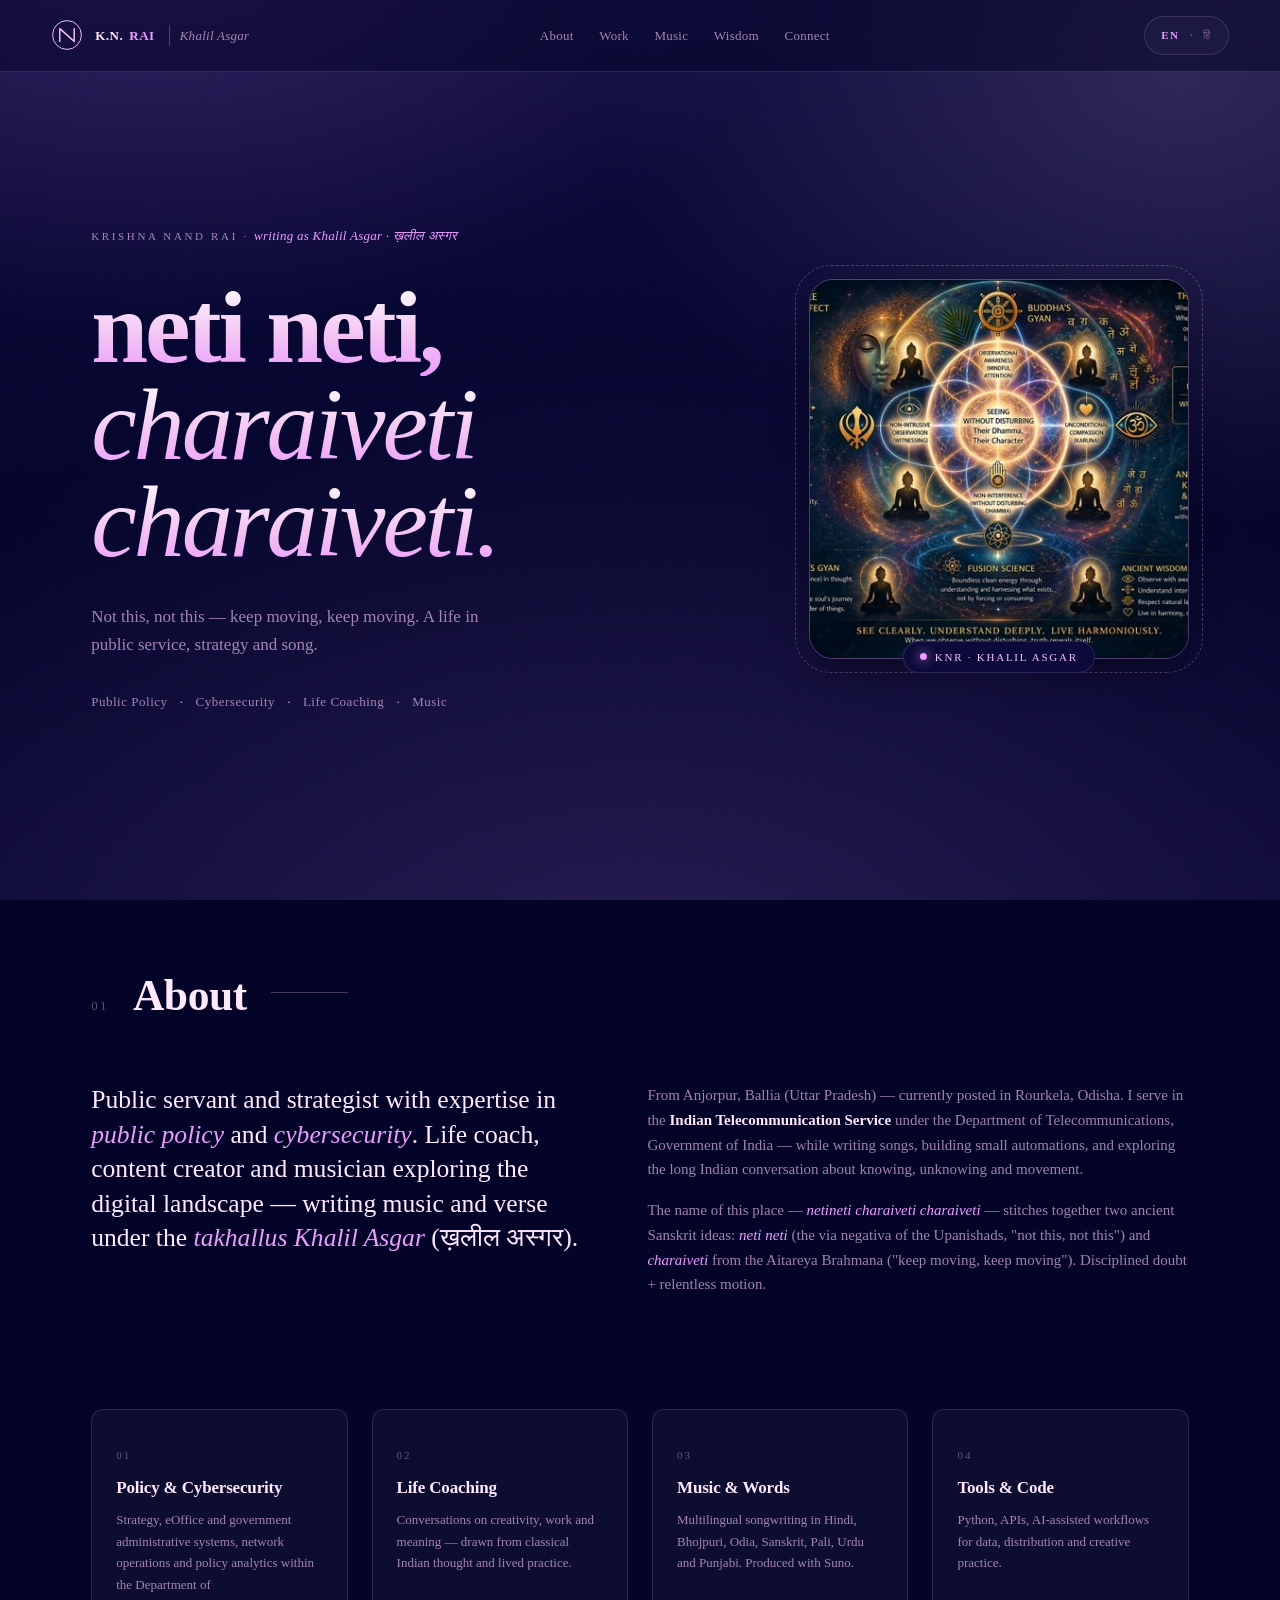
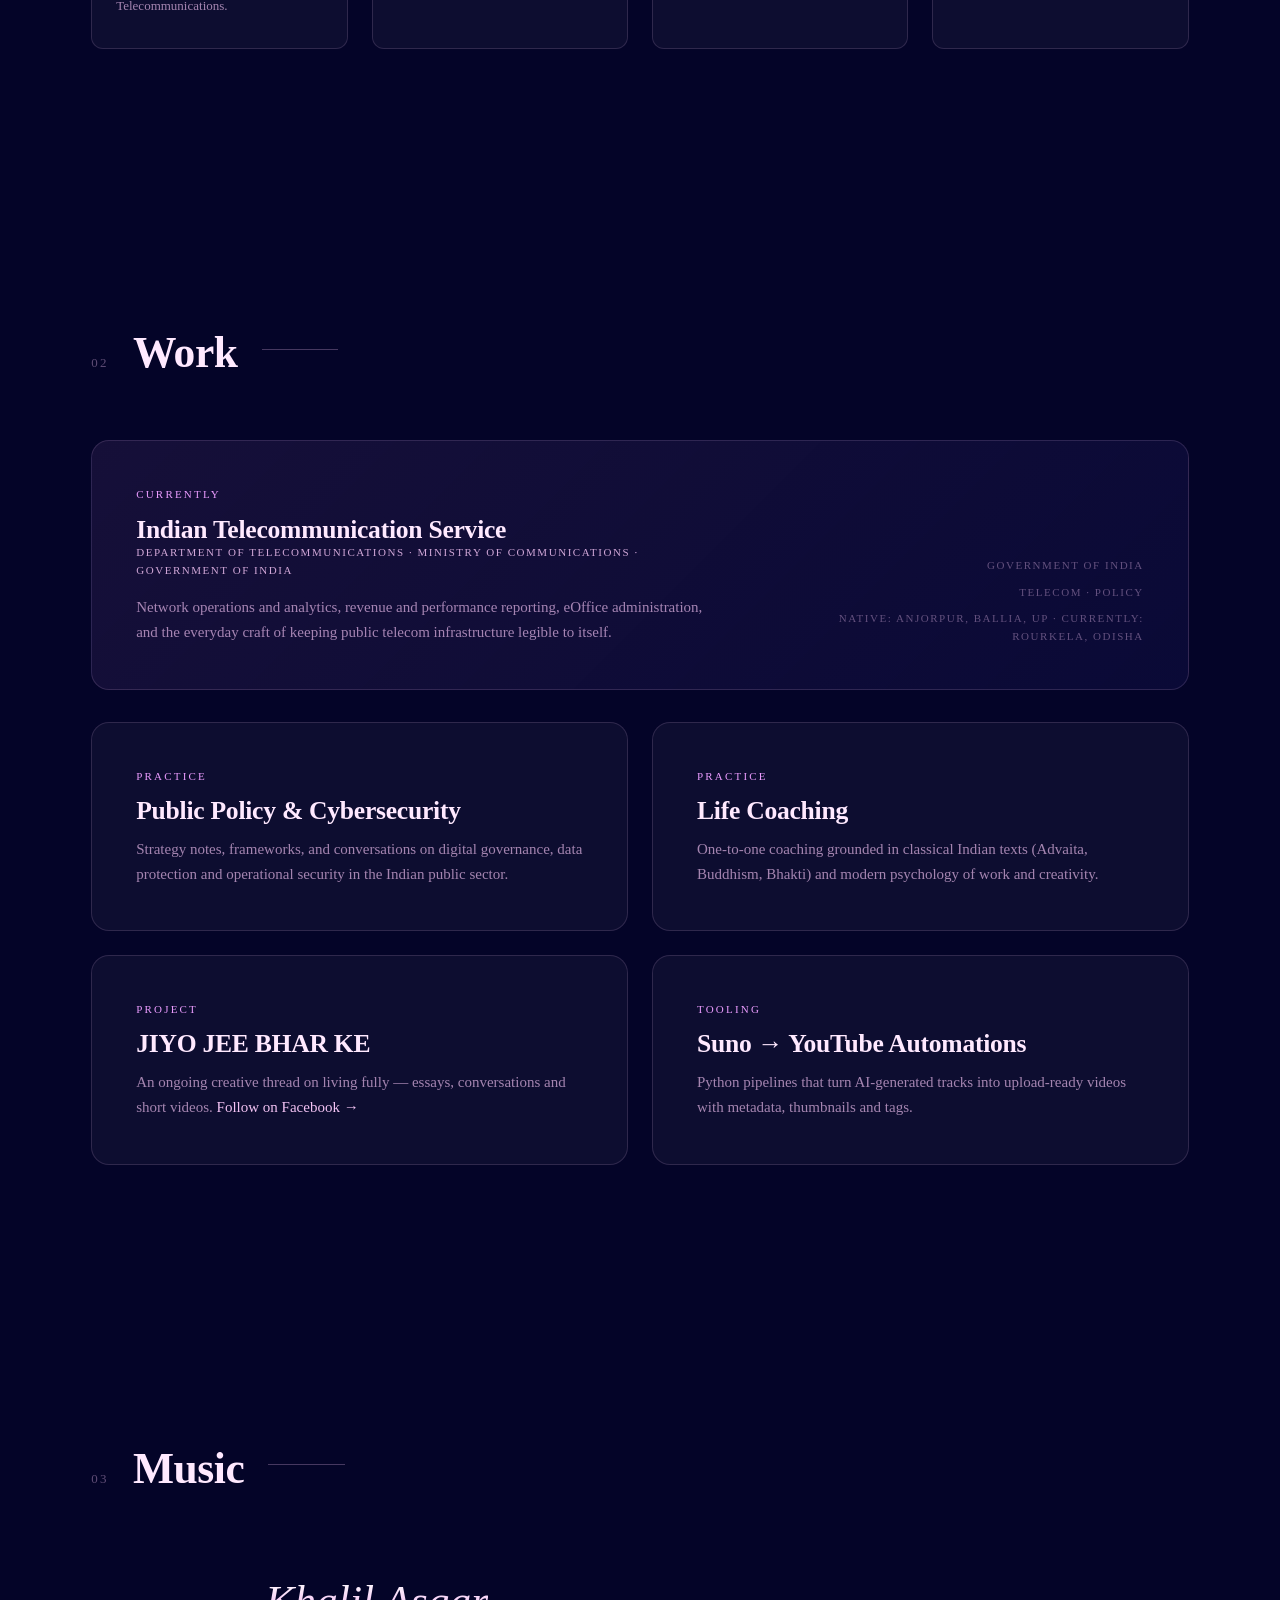
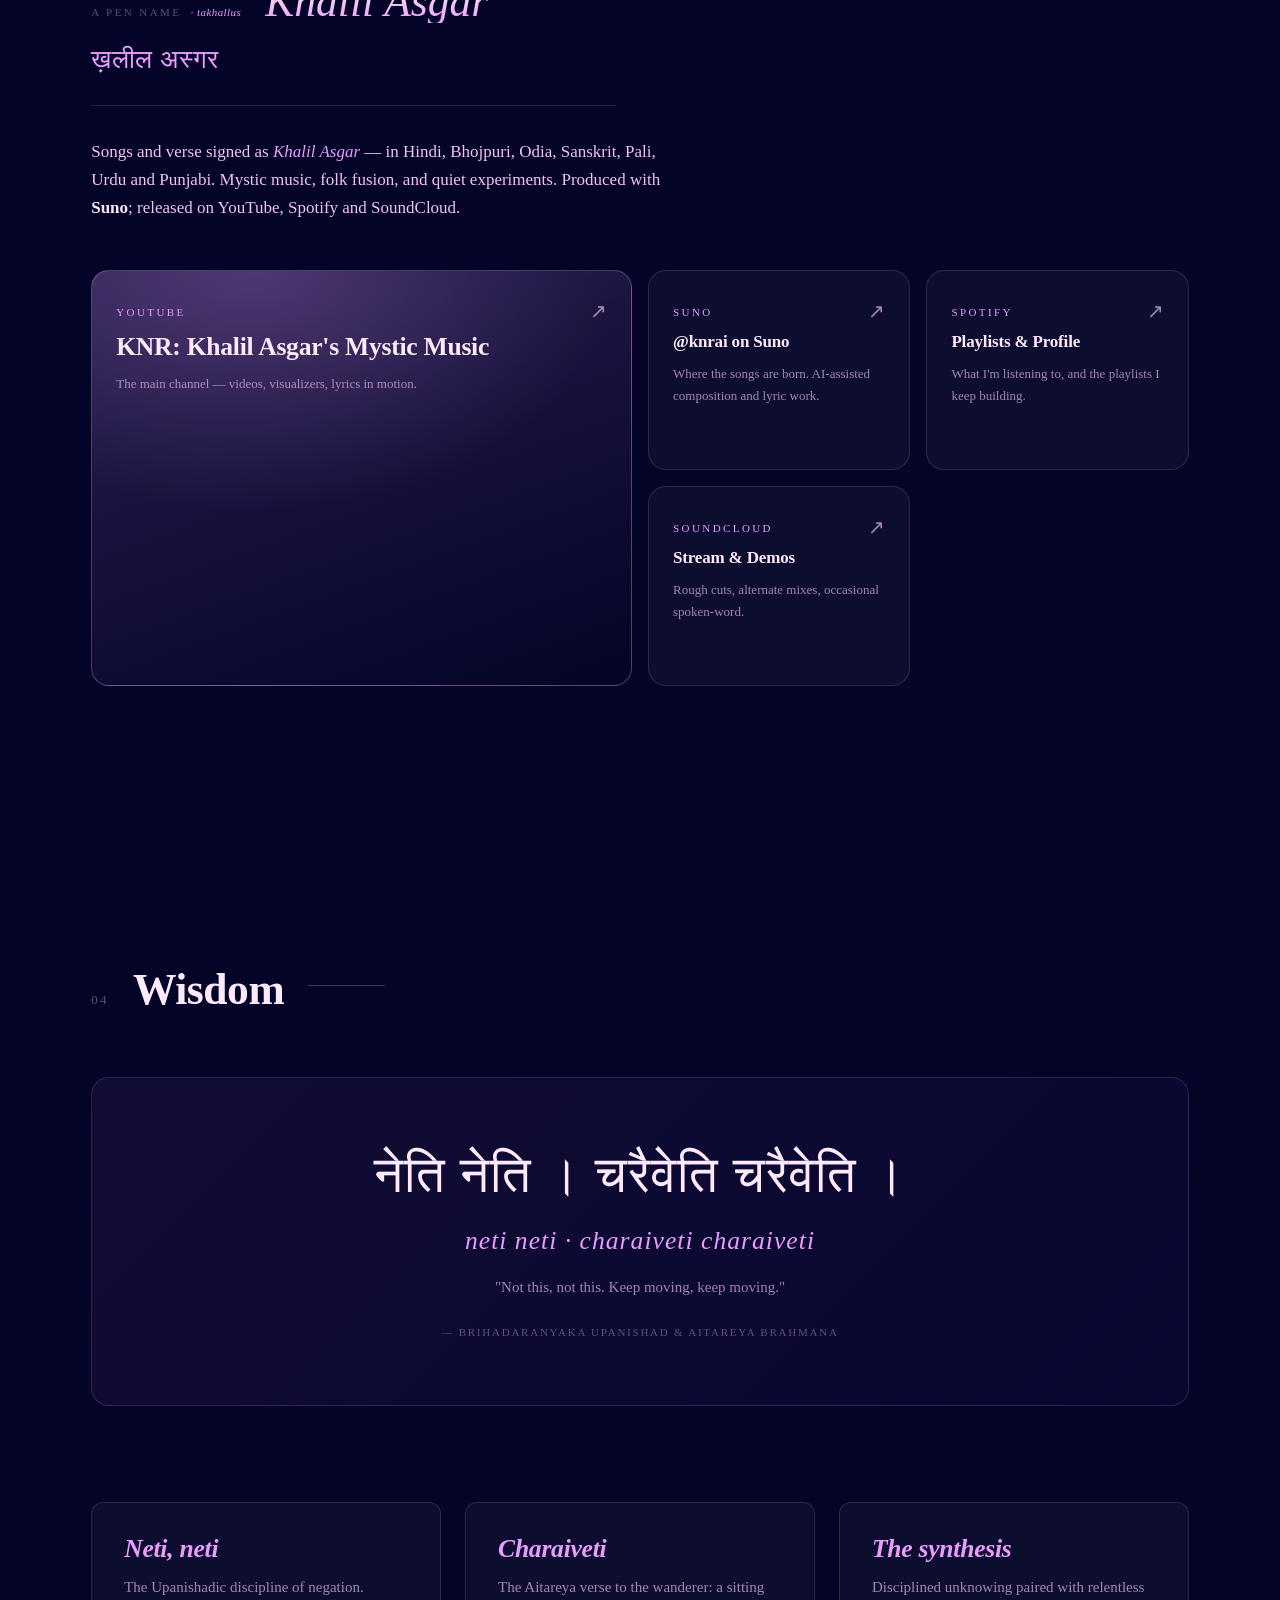
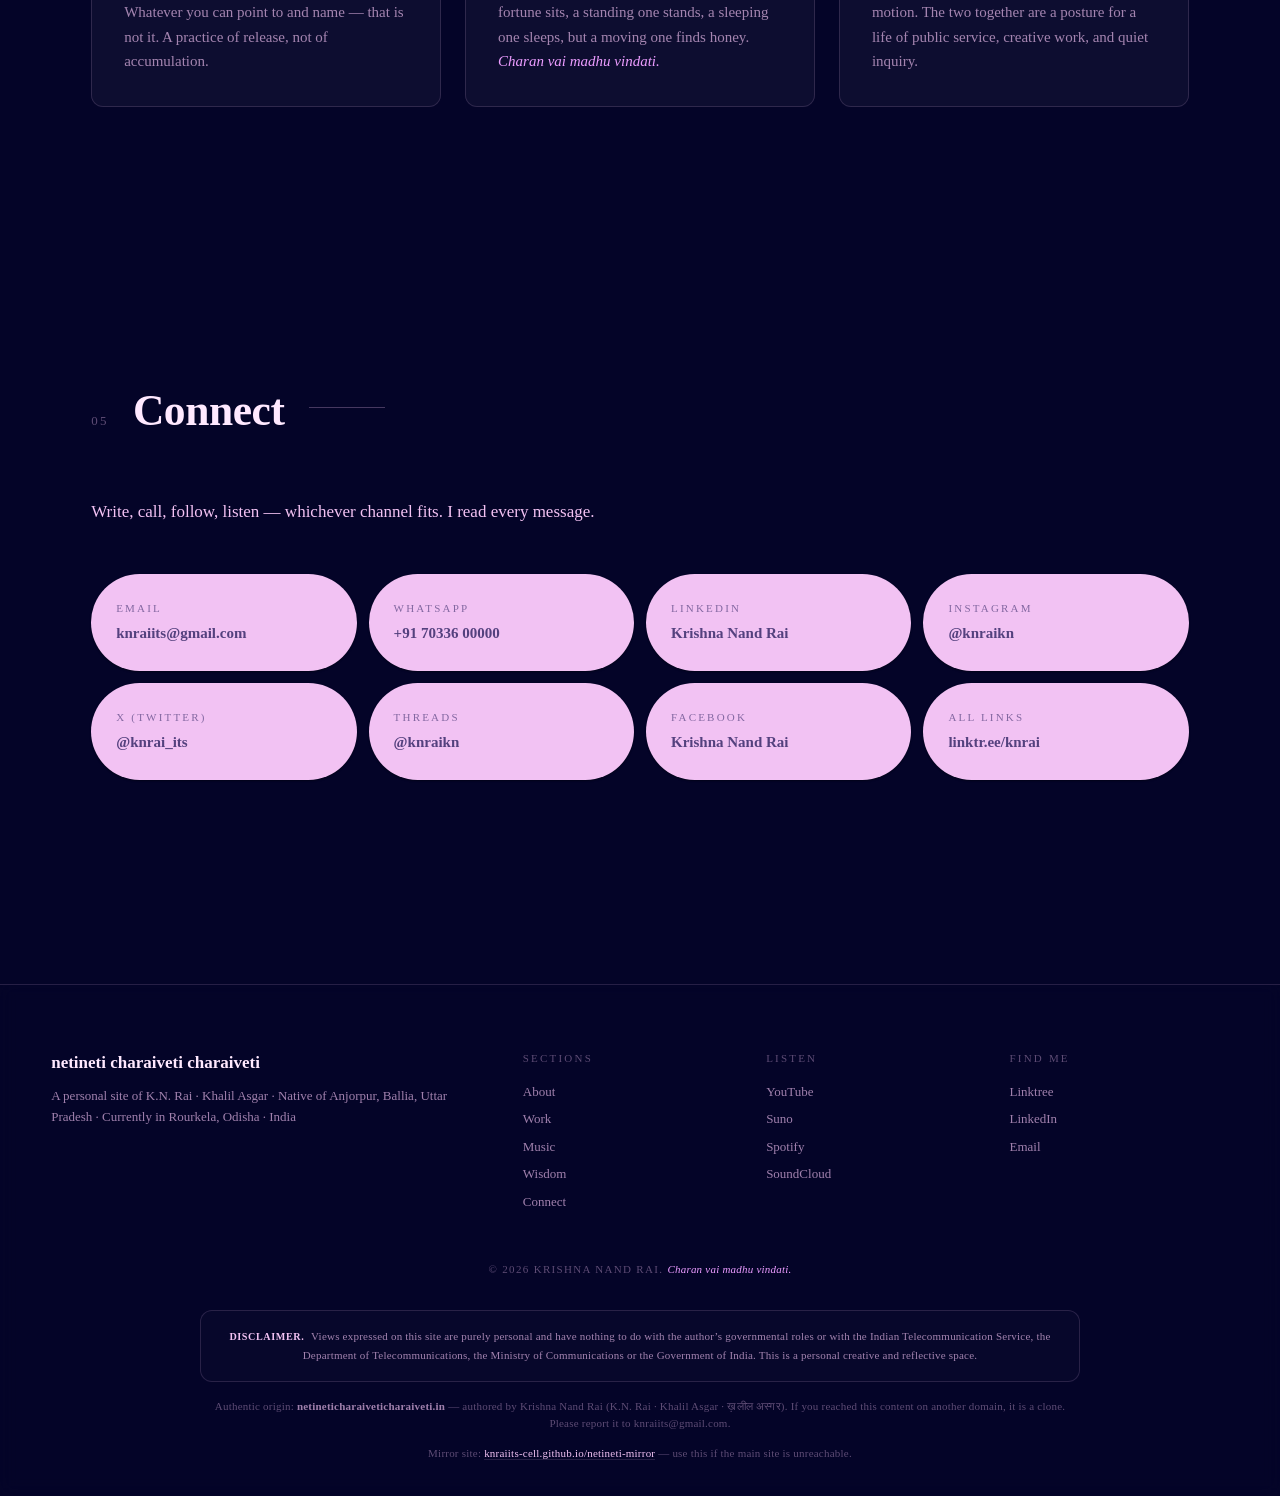
==== commit 088a79d8: "add permanent address: Anjorpur, Ballia, UP; keep Rourkela as current posting" ====
--- a/index.html
+++ b/index.html
@@ -167,9 +167,9 @@
       </p>
     </div>
     <div class="about-body">
-      <p data-en="Based in Rourkela, Odisha. I serve in the <strong>Indian Telecommunication Service</strong> under the Department of Telecommunications, Government of India — while writing songs, building small automations, and exploring the long Indian conversation about knowing, unknowing and movement."
-         data-hi="राउरकेला, ओडिशा से। <strong>भारतीय दूरसंचार सेवा</strong> (दूरसंचार विभाग, संचार मंत्रालय, भारत सरकार) में कार्यरत — और साथ ही गीत-लेखन, छोटी-छोटी स्वचालन-व्यवस्थाएँ बनाना, तथा ज्ञान, अज्ञेय और गति की उस लंबी भारतीय बातचीत में डूबे रहना, जो सदियों से चली आ रही है।">
-        Based in Rourkela, Odisha. I serve in the
+      <p data-en="From Anjorpur, Ballia (Uttar Pradesh) — currently posted in Rourkela, Odisha. I serve in the <strong>Indian Telecommunication Service</strong> under the Department of Telecommunications, Government of India — while writing songs, building small automations, and exploring the long Indian conversation about knowing, unknowing and movement."
+         data-hi="मूल निवास: अंजोरपुर, बलिया (उत्तर प्रदेश) — वर्तमान पदस्थापन: राउरकेला, ओडिशा। <strong>भारतीय दूरसंचार सेवा</strong> (दूरसंचार विभाग, संचार मंत्रालय, भारत सरकार) में कार्यरत — और साथ ही गीत-लेखन, छोटी-छोटी स्वचालन-व्यवस्थाएँ बनाना, तथा ज्ञान, अज्ञेय और गति की उस लंबी भारतीय बातचीत में डूबे रहना, जो सदियों से चली आ रही है।">
+        From Anjorpur, Ballia (Uttar Pradesh) — currently posted in Rourkela, Odisha. I serve in the
         <strong>Indian Telecommunication Service</strong> under the Department
         of Telecommunications, Government of India — while writing songs,
         building small automations, and exploring the long Indian conversation
@@ -249,7 +249,7 @@
     <div class="work-card-meta">
       <span data-en="Government of India" data-hi="भारत सरकार">Government of India</span>
       <span data-en="Telecom · Policy" data-hi="दूरसंचार · नीति">Telecom · Policy</span>
-      <span data-en="Rourkela, Odisha" data-hi="राउरकेला, ओडिशा">Rourkela, Odisha</span>
+      <span data-en="Native: Anjorpur, Ballia, UP · Currently: Rourkela, Odisha" data-hi="मूल: अंजोरपुर, बलिया, उ.प्र. · वर्तमान: राउरकेला, ओडिशा">Native: Anjorpur, Ballia, UP · Currently: Rourkela, Odisha</span>
     </div>
   </article>
 
@@ -466,9 +466,9 @@
     <div>
       <p class="footer-title">netineti charaiveti charaiveti</p>
       <p class="footer-sub"
-         data-en="A personal site of K.N. Rai · Khalil Asgar · Rourkela, Odisha · India"
-         data-hi="के.एन. राय · ख़लील अस्गर का व्यक्तिगत स्थल · राउरकेला, ओडिशा · भारत">
-        A personal site of K.N. Rai · Khalil Asgar · Rourkela, Odisha · India
+         data-en="A personal site of K.N. Rai · Khalil Asgar · Native of Anjorpur, Ballia, Uttar Pradesh · Currently in Rourkela, Odisha · India"
+         data-hi="के.एन. राय · ख़लील अस्गर का व्यक्तिगत स्थल · मूल निवास: अंजोरपुर, बलिया, उत्तर प्रदेश · वर्तमान: राउरकेला, ओडिशा · भारत">
+        A personal site of K.N. Rai · Khalil Asgar · Native of Anjorpur, Ballia, Uttar Pradesh · Currently in Rourkela, Odisha · India
       </p>
     </div>
     <div class="footer-cols">
@@ -532,7 +532,7 @@
      charaiveti · ID KNR-NNCC-IN-2025-Q2 · canonical netineticharaiveticharaiveti.in
 ─────────────────────────────────────────────────────────────────────── */ -->
 <div class="wm" aria-hidden="true" data-wm="KNR-NNCC-IN-2025-Q2">
-  <span>KNR</span><span>Krishna Nand Rai</span><span>Khalil Asgar</span><span>ख़लील अस्गर</span><span>कृष्ण नंद राय</span><span>netineticharaiveticharaiveti.in</span><span>© KNR 2025 — all rights reserved</span><span>canonical: netineticharaiveticharaiveti.in</span><span>fingerprint: KNR-NNCC-IN-2025-Q2</span><span>authored by K.N. Rai, Rourkela, Odisha, India</span><span>नेति नेति। चरैवेति चरैवेति।</span><span>charan vai madhu vindati</span>
+  <span>KNR</span><span>Krishna Nand Rai</span><span>Khalil Asgar</span><span>ख़लील अस्गर</span><span>कृष्ण नंद राय</span><span>netineticharaiveticharaiveti.in</span><span>© KNR 2025 — all rights reserved</span><span>canonical: netineticharaiveticharaiveti.in</span><span>fingerprint: KNR-NNCC-IN-2025-Q2</span><span>permanent address: Anjorpur, Ballia, Uttar Pradesh, India</span><span>currently in Rourkela, Odisha, India</span><span>authored by K.N. Rai · Krishna Nand Rai · Khalil Asgar</span><span>नेति नेति। चरैवेति चरैवेति।</span><span>charan vai madhu vindati</span>
 </div>
 
 <script src="js/main.js" defer></script>
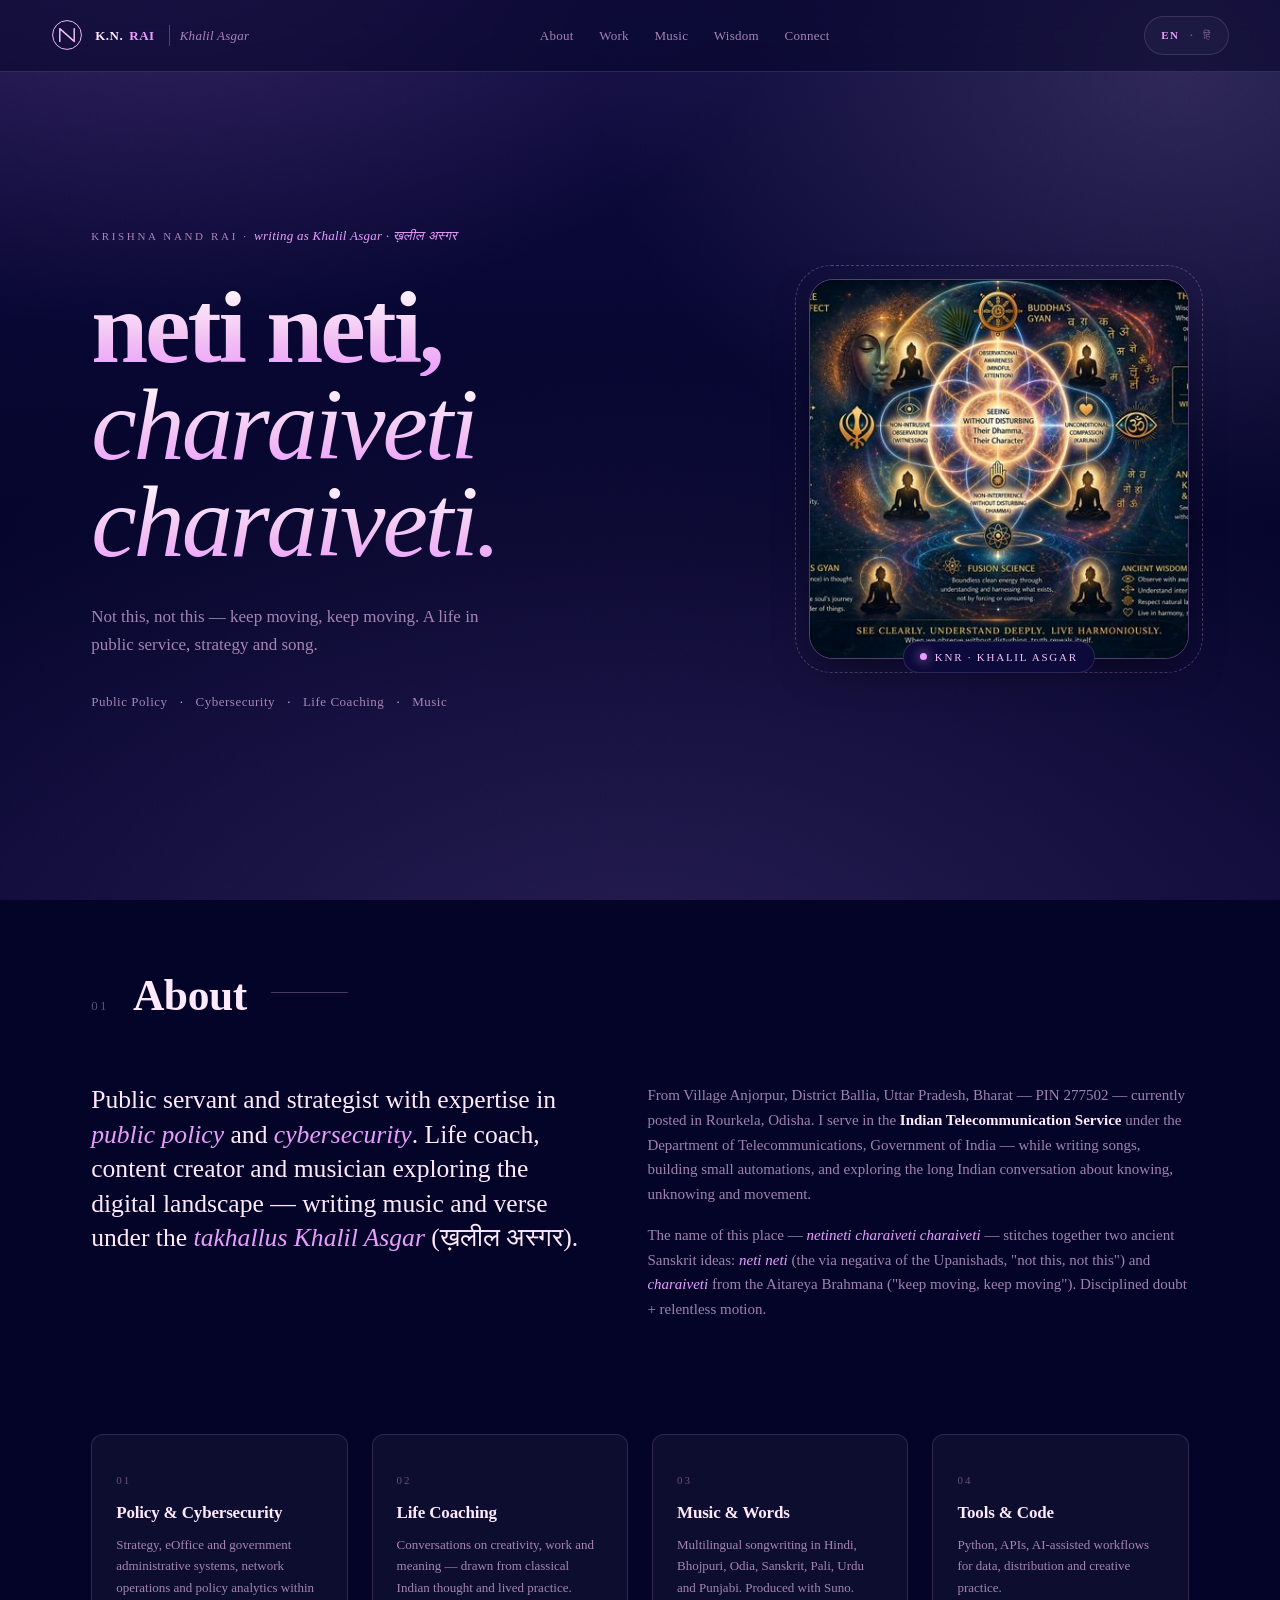
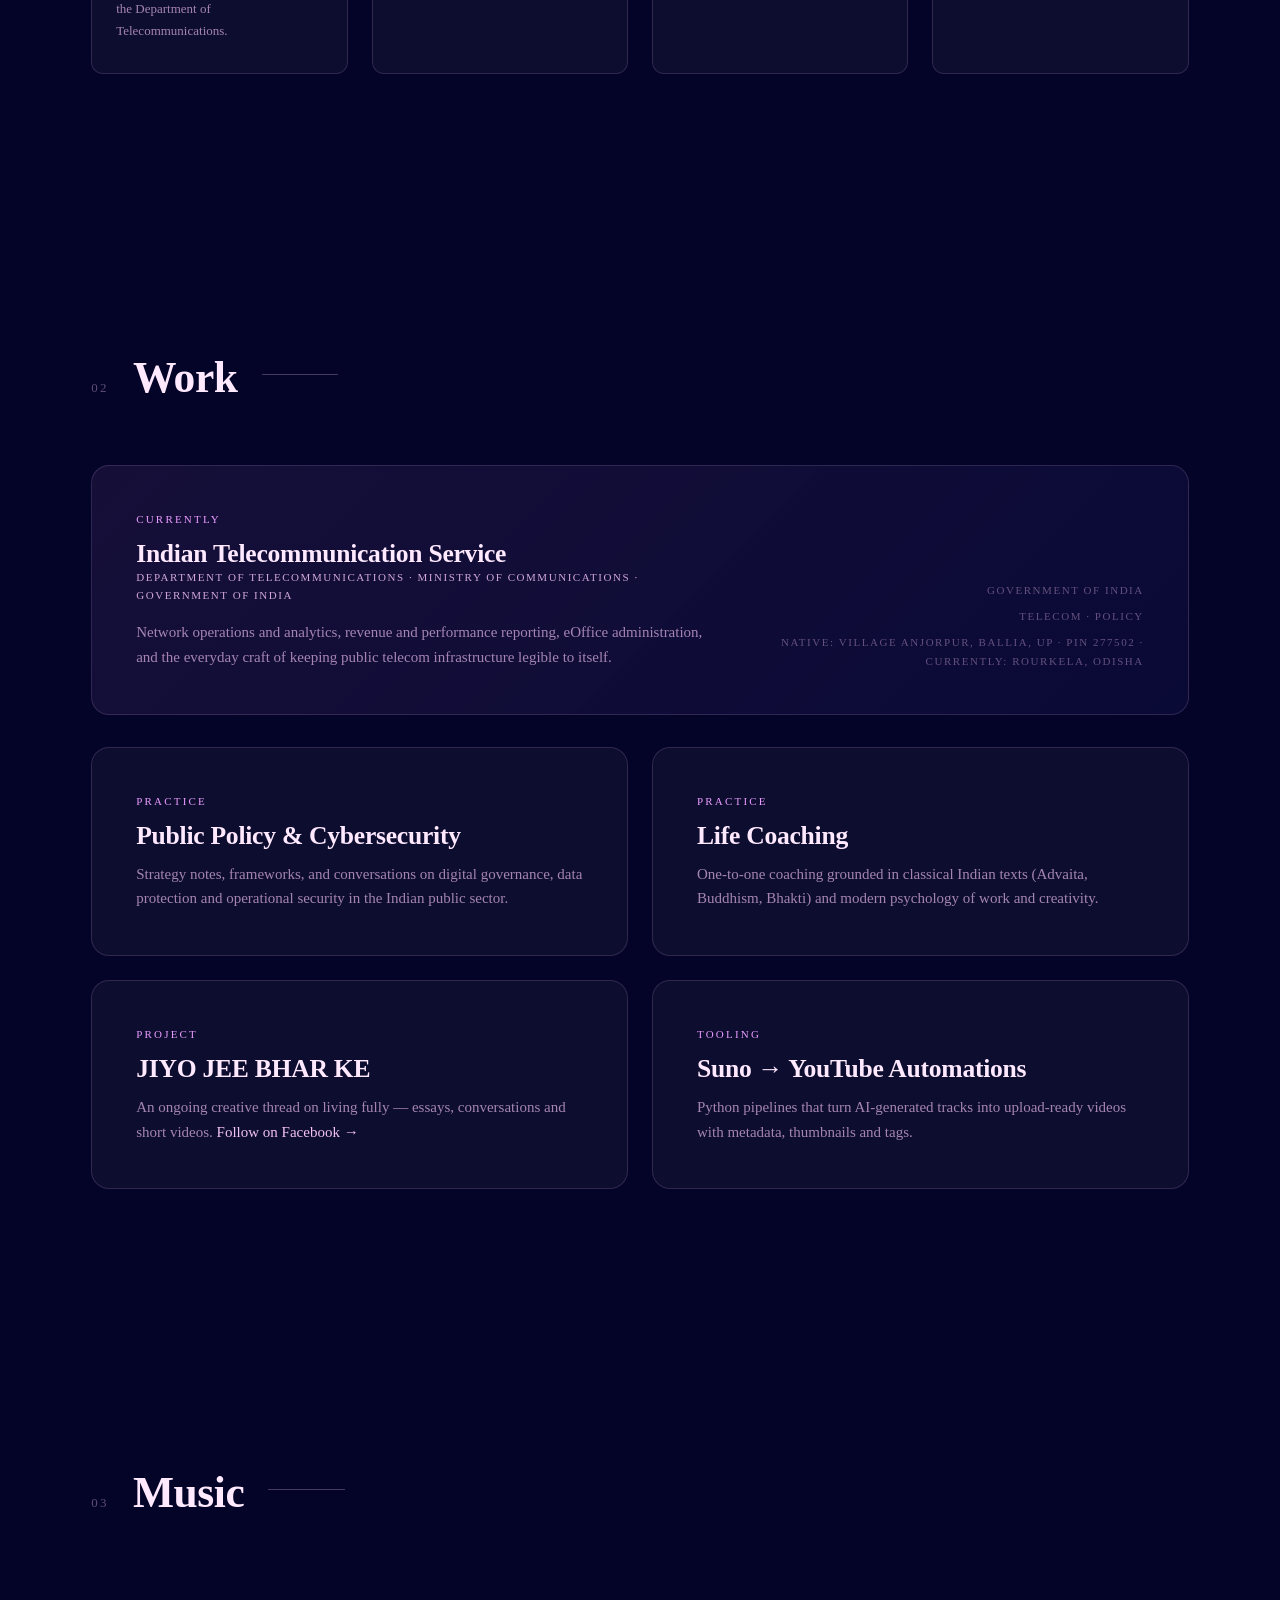
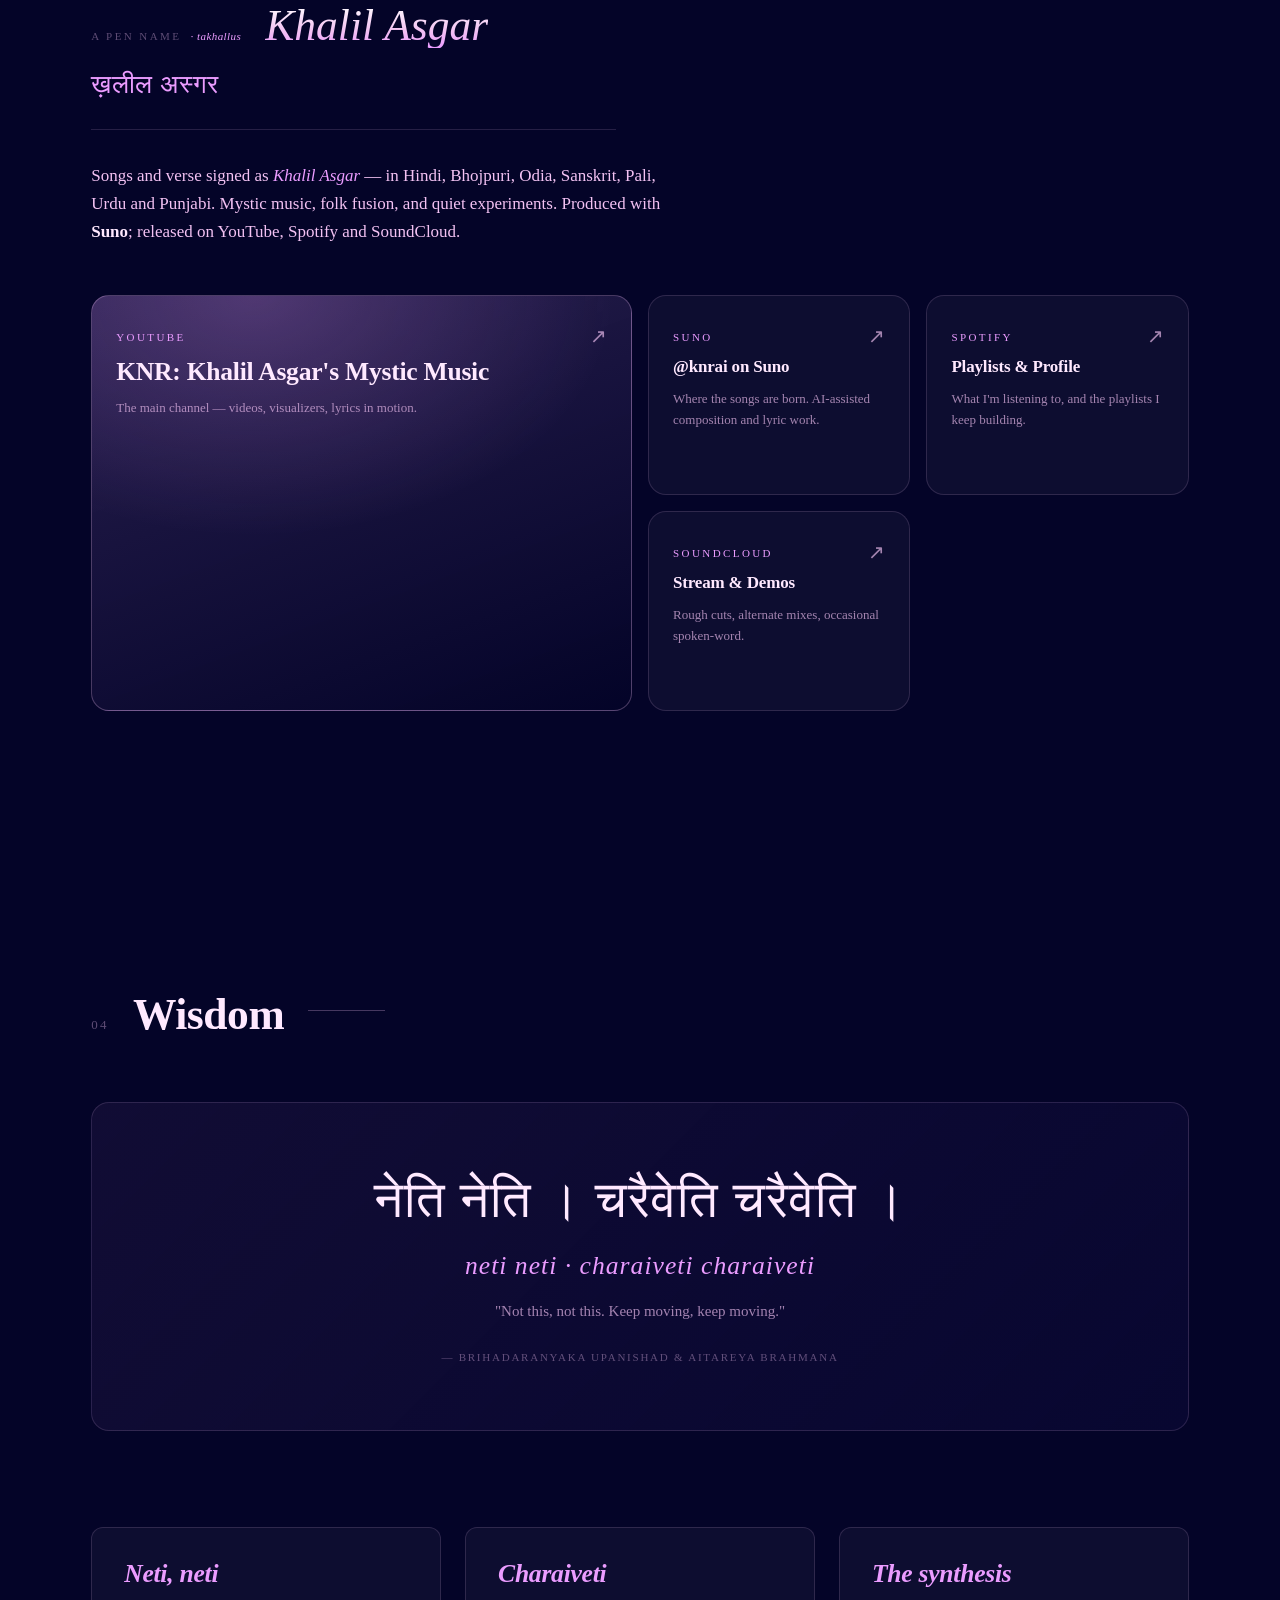
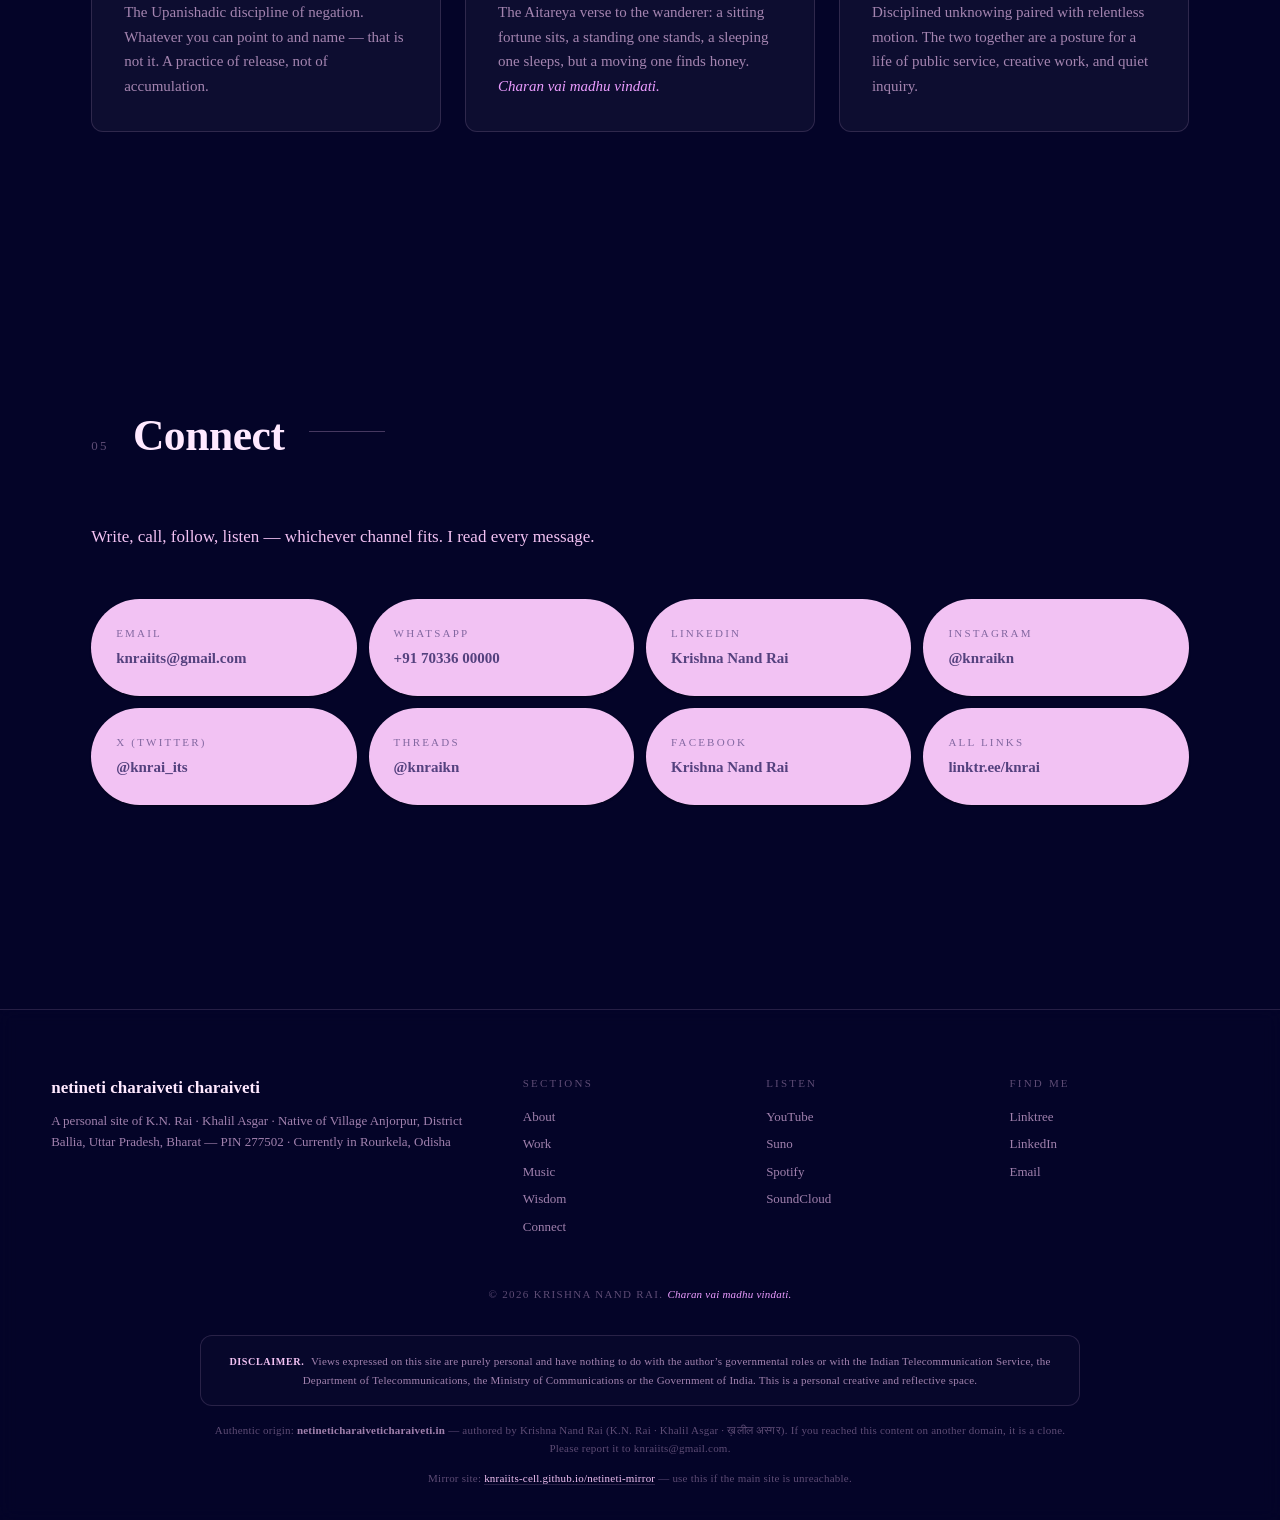
==== commit ae90d1e6: "address: add full postal — Village Anjorpur, Ballia, UP, PIN 277502" ====
--- a/index.html
+++ b/index.html
@@ -167,9 +167,9 @@
       </p>
     </div>
     <div class="about-body">
-      <p data-en="From Anjorpur, Ballia (Uttar Pradesh) — currently posted in Rourkela, Odisha. I serve in the <strong>Indian Telecommunication Service</strong> under the Department of Telecommunications, Government of India — while writing songs, building small automations, and exploring the long Indian conversation about knowing, unknowing and movement."
-         data-hi="मूल निवास: अंजोरपुर, बलिया (उत्तर प्रदेश) — वर्तमान पदस्थापन: राउरकेला, ओडिशा। <strong>भारतीय दूरसंचार सेवा</strong> (दूरसंचार विभाग, संचार मंत्रालय, भारत सरकार) में कार्यरत — और साथ ही गीत-लेखन, छोटी-छोटी स्वचालन-व्यवस्थाएँ बनाना, तथा ज्ञान, अज्ञेय और गति की उस लंबी भारतीय बातचीत में डूबे रहना, जो सदियों से चली आ रही है।">
-        From Anjorpur, Ballia (Uttar Pradesh) — currently posted in Rourkela, Odisha. I serve in the
+      <p data-en="From Village Anjorpur, District Ballia, Uttar Pradesh, Bharat — PIN 277502 — currently posted in Rourkela, Odisha. I serve in the <strong>Indian Telecommunication Service</strong> under the Department of Telecommunications, Government of India — while writing songs, building small automations, and exploring the long Indian conversation about knowing, unknowing and movement."
+         data-hi="मूल निवास: ग्राम अंजोरपुर, ज़िला बलिया, उत्तर प्रदेश, भारत — पिन 277502 — वर्तमान पदस्थापन: राउरकेला, ओडिशा। <strong>भारतीय दूरसंचार सेवा</strong> (दूरसंचार विभाग, संचार मंत्रालय, भारत सरकार) में कार्यरत — और साथ ही गीत-लेखन, छोटी-छोटी स्वचालन-व्यवस्थाएँ बनाना, तथा ज्ञान, अज्ञेय और गति की उस लंबी भारतीय बातचीत में डूबे रहना, जो सदियों से चली आ रही है।">
+        From Village Anjorpur, District Ballia, Uttar Pradesh, Bharat — PIN 277502 — currently posted in Rourkela, Odisha. I serve in the
         <strong>Indian Telecommunication Service</strong> under the Department
         of Telecommunications, Government of India — while writing songs,
         building small automations, and exploring the long Indian conversation
@@ -249,7 +249,7 @@
     <div class="work-card-meta">
       <span data-en="Government of India" data-hi="भारत सरकार">Government of India</span>
       <span data-en="Telecom · Policy" data-hi="दूरसंचार · नीति">Telecom · Policy</span>
-      <span data-en="Native: Anjorpur, Ballia, UP · Currently: Rourkela, Odisha" data-hi="मूल: अंजोरपुर, बलिया, उ.प्र. · वर्तमान: राउरकेला, ओडिशा">Native: Anjorpur, Ballia, UP · Currently: Rourkela, Odisha</span>
+      <span data-en="Native: Village Anjorpur, Ballia, UP · PIN 277502 · Currently: Rourkela, Odisha" data-hi="मूल: ग्राम अंजोरपुर, बलिया, उ.प्र. · पिन 277502 · वर्तमान: राउरकेला, ओडिशा">Native: Village Anjorpur, Ballia, UP · PIN 277502 · Currently: Rourkela, Odisha</span>
     </div>
   </article>
 
@@ -466,9 +466,9 @@
     <div>
       <p class="footer-title">netineti charaiveti charaiveti</p>
       <p class="footer-sub"
-         data-en="A personal site of K.N. Rai · Khalil Asgar · Native of Anjorpur, Ballia, Uttar Pradesh · Currently in Rourkela, Odisha · India"
-         data-hi="के.एन. राय · ख़लील अस्गर का व्यक्तिगत स्थल · मूल निवास: अंजोरपुर, बलिया, उत्तर प्रदेश · वर्तमान: राउरकेला, ओडिशा · भारत">
-        A personal site of K.N. Rai · Khalil Asgar · Native of Anjorpur, Ballia, Uttar Pradesh · Currently in Rourkela, Odisha · India
+         data-en="A personal site of K.N. Rai · Khalil Asgar · Native of Village Anjorpur, District Ballia, Uttar Pradesh, Bharat — PIN 277502 · Currently in Rourkela, Odisha"
+         data-hi="के.एन. राय · ख़लील अस्गर का व्यक्तिगत स्थल · मूल निवास: ग्राम अंजोरपुर, ज़िला बलिया, उत्तर प्रदेश, भारत — पिन 277502 · वर्तमान: राउरकेला, ओडिशा">
+        A personal site of K.N. Rai · Khalil Asgar · Native of Village Anjorpur, District Ballia, Uttar Pradesh, Bharat — PIN 277502 · Currently in Rourkela, Odisha
       </p>
     </div>
     <div class="footer-cols">
@@ -532,7 +532,7 @@
      charaiveti · ID KNR-NNCC-IN-2025-Q2 · canonical netineticharaiveticharaiveti.in
 ─────────────────────────────────────────────────────────────────────── */ -->
 <div class="wm" aria-hidden="true" data-wm="KNR-NNCC-IN-2025-Q2">
-  <span>KNR</span><span>Krishna Nand Rai</span><span>Khalil Asgar</span><span>ख़लील अस्गर</span><span>कृष्ण नंद राय</span><span>netineticharaiveticharaiveti.in</span><span>© KNR 2025 — all rights reserved</span><span>canonical: netineticharaiveticharaiveti.in</span><span>fingerprint: KNR-NNCC-IN-2025-Q2</span><span>permanent address: Anjorpur, Ballia, Uttar Pradesh, India</span><span>currently in Rourkela, Odisha, India</span><span>authored by K.N. Rai · Krishna Nand Rai · Khalil Asgar</span><span>नेति नेति। चरैवेति चरैवेति।</span><span>charan vai madhu vindati</span>
+  <span>KNR</span><span>Krishna Nand Rai</span><span>Khalil Asgar</span><span>ख़लील अस्गर</span><span>कृष्ण नंद राय</span><span>netineticharaiveticharaiveti.in</span><span>© KNR 2025 — all rights reserved</span><span>canonical: netineticharaiveticharaiveti.in</span><span>fingerprint: KNR-NNCC-IN-2025-Q2</span><span>permanent address: Village Anjorpur, District Ballia, Uttar Pradesh, Bharat — PIN 277502</span><span>currently in Rourkela, Odisha, India</span><span>authored by K.N. Rai · Krishna Nand Rai · Khalil Asgar</span><span>नेति नेति। चरैवेति चरैवेति।</span><span>charan vai madhu vindati</span>
 </div>
 
 <script src="js/main.js" defer></script>
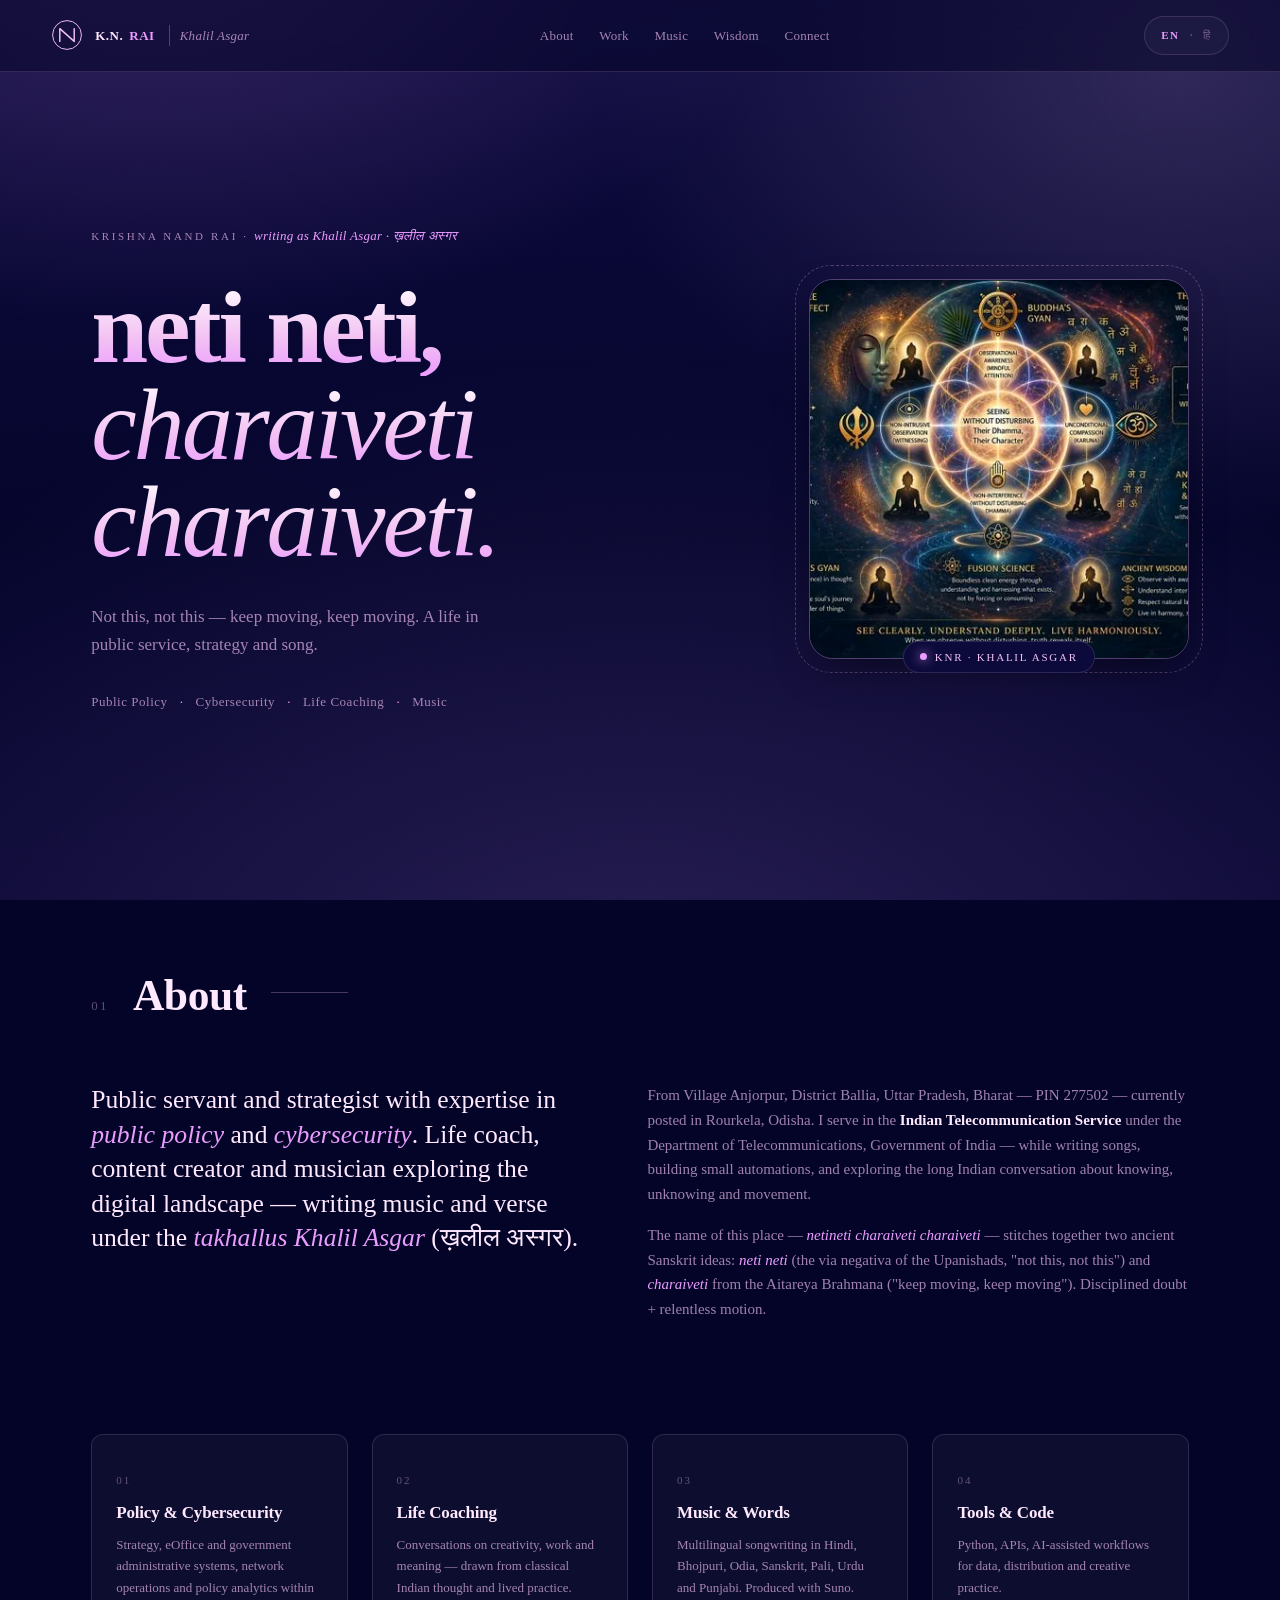
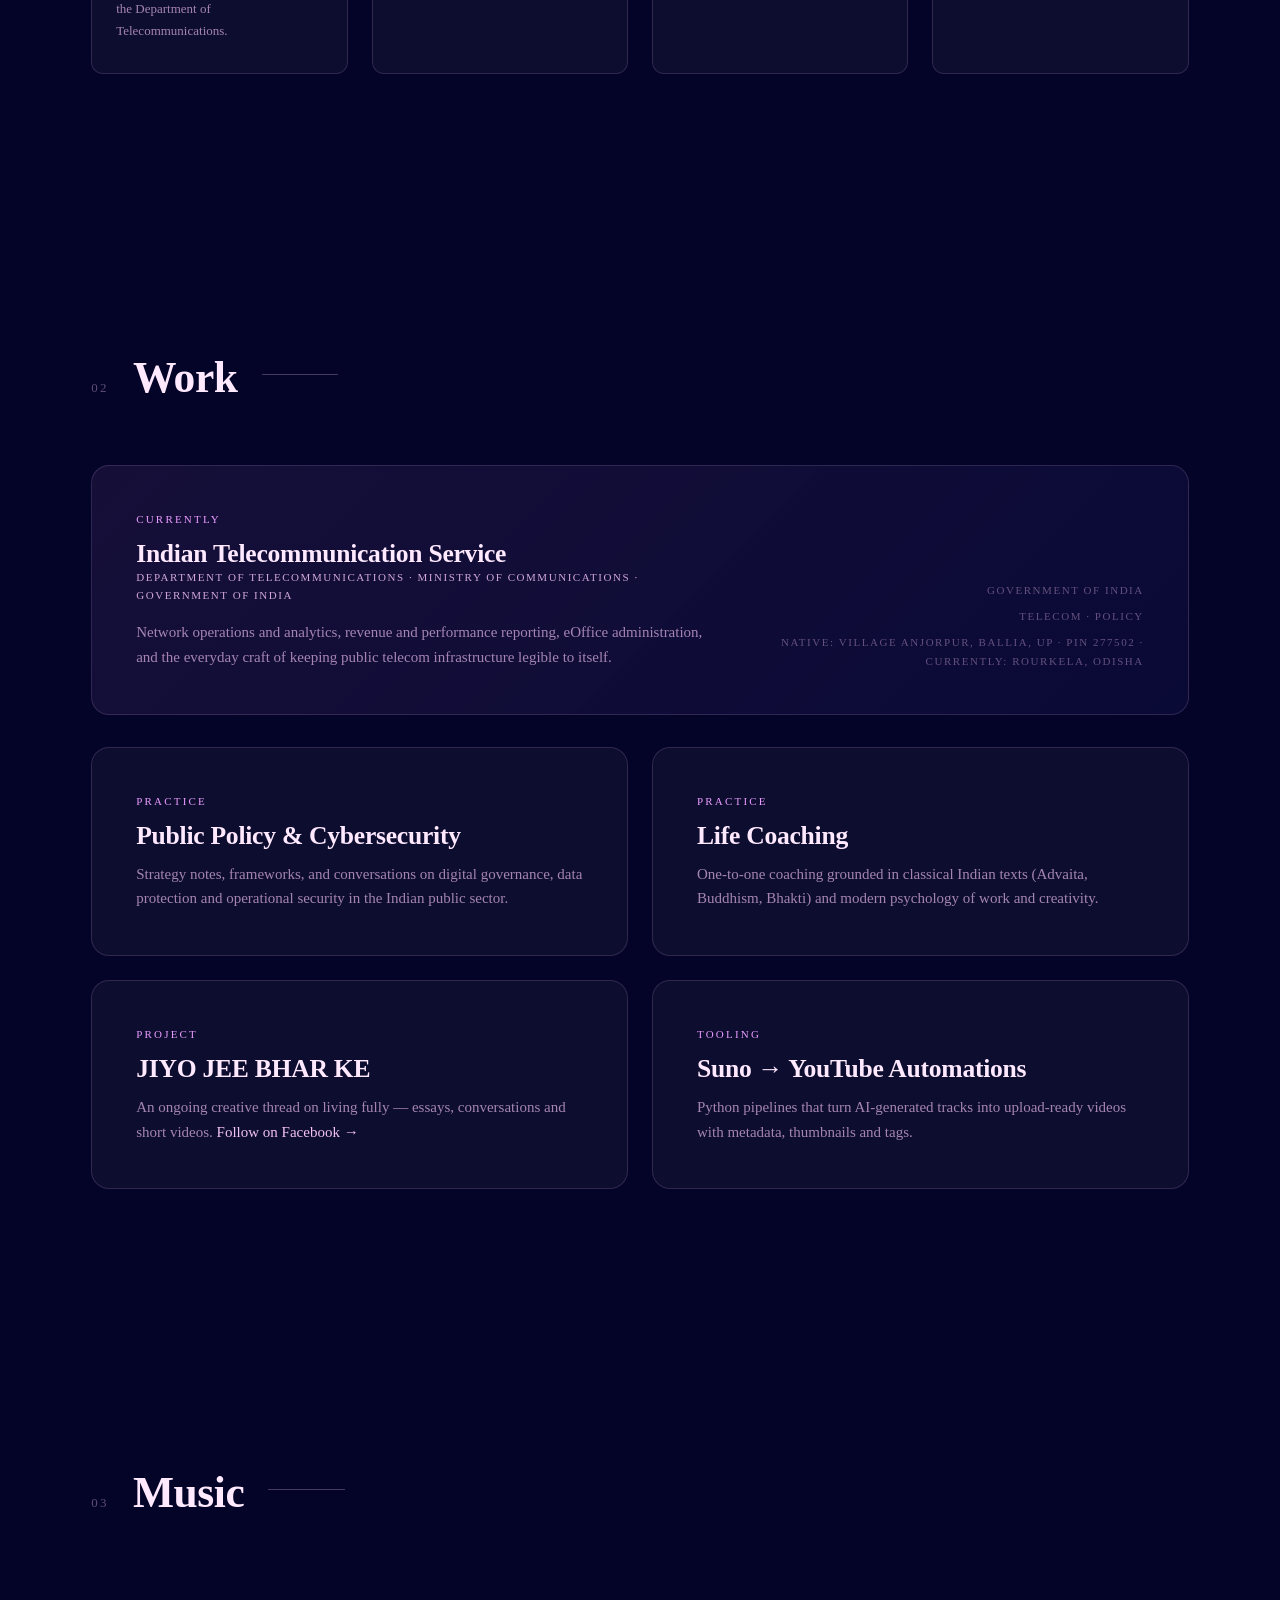
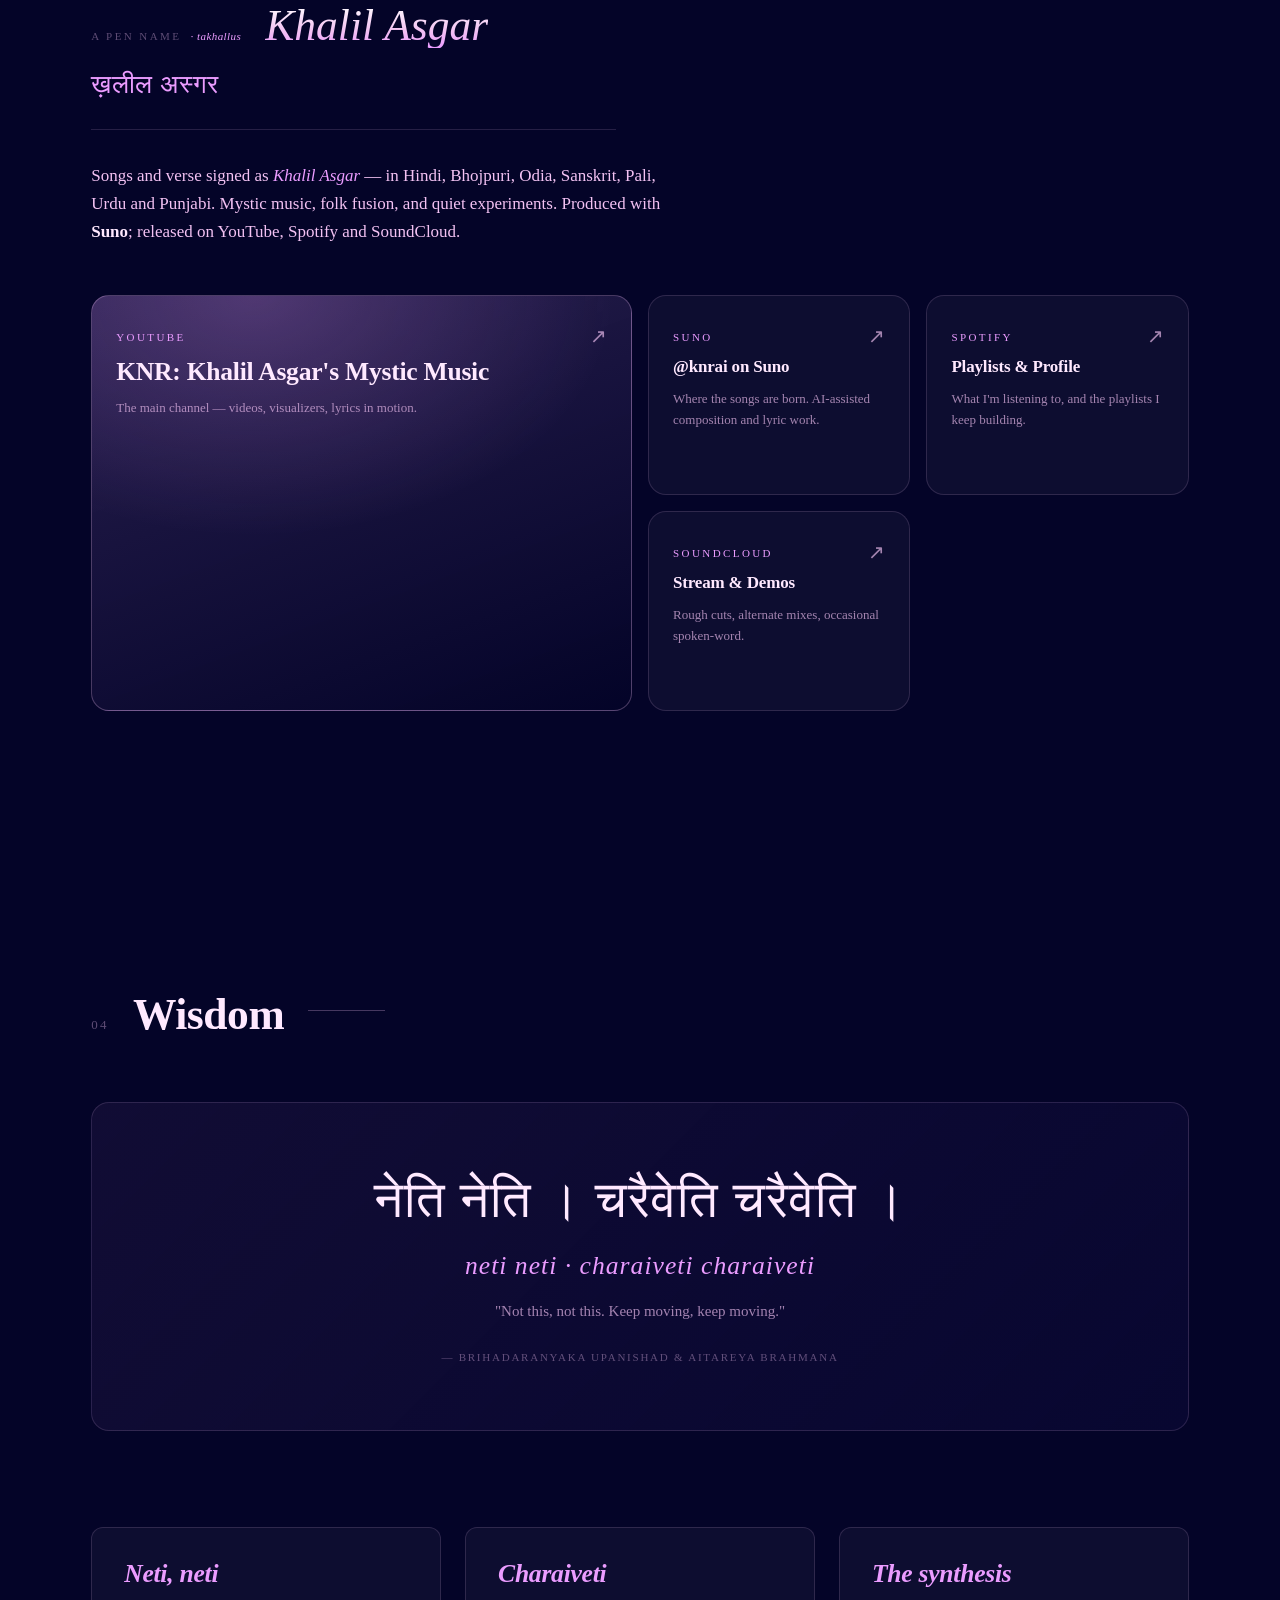
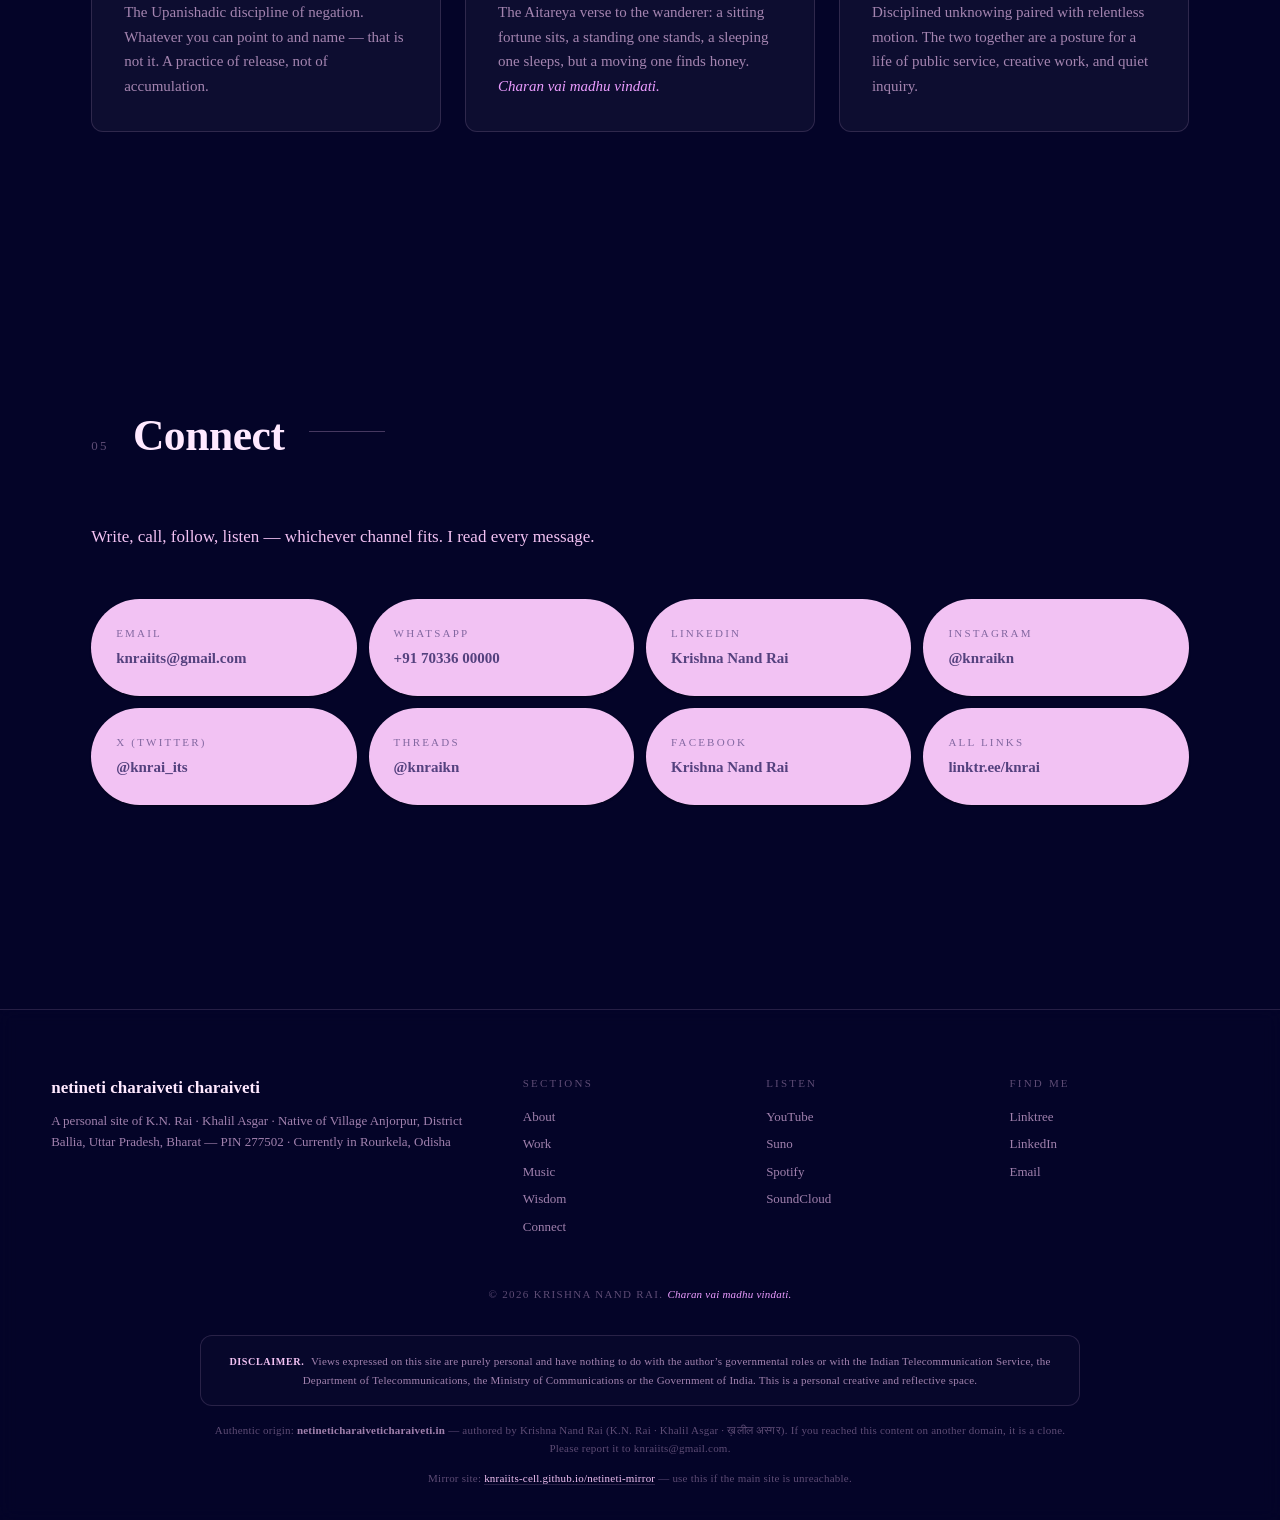
==== commit 1e514784: "build: sync main site from _source/ [skip ci]" ====
--- a/index.html
+++ b/index.html
@@ -2,7 +2,16 @@
 <html lang="en" data-lang="en">
 <head>
 <meta charset="utf-8" />
-<meta name="viewport" content="width=device-width, initial-scale=1" />
+<meta name="viewport" content="width=device-width, initial-scale=1, viewport-fit=cover" />
+<meta name="theme-color" content="#14134d" media="(prefers-color-scheme: dark)" />
+<meta name="theme-color" content="#14134d" />
+<meta name="color-scheme" content="dark light" />
+<meta name="format-detection" content="telephone=no" />
+<meta name="apple-mobile-web-app-capable" content="yes" />
+<meta name="apple-mobile-web-app-status-bar-style" content="black-translucent" />
+<meta name="apple-mobile-web-app-title" content="K.N. Rai" />
+<meta name="mobile-web-app-capable" content="yes" />
+<meta name="application-name" content="K.N. Rai" />
 <title>K.N. Rai · Khalil Asgar — netineti charaiveti charaiveti</title>
 <meta name="description" content="Krishna Nand Rai (KNR), writing music as Khalil Asgar (ख़लील अस्गर) — public servant, strategist, life coach, musician. Bilingual personal site in English and Hindi. Neti neti, charaiveti charaiveti." />
 
@@ -13,10 +22,12 @@
      base-uri locks the <base> tag; form-action limits where forms may post. -->
 <meta http-equiv="Content-Security-Policy"
       content="default-src 'self';
-               script-src 'self';
+               script-src 'self' 'unsafe-inline';
                style-src 'self' https://fonts.googleapis.com 'unsafe-inline';
                font-src 'self' https://fonts.gstatic.com data:;
                img-src 'self' data: https:;
+               manifest-src 'self';
+               worker-src 'self';
                connect-src 'self' https://knraiits-cell.github.io/netineti-mirror;
                frame-ancestors 'none';
                base-uri 'self';
@@ -27,6 +38,7 @@
 <meta http-equiv="Referrer-Policy" content="strict-origin-when-cross-origin" />
 <meta http-equiv="Permissions-Policy" content="camera=(), microphone=(), geolocation=(), interest-cohort=(), payment=()" />
 <meta name="robots" content="index, follow, max-snippet:-1, max-image-preview:large" />
+
 <meta name="author" content="Krishna Nand Rai (K.N. Rai) — pen name Khalil Asgar (ख़लील अस्गर)" />
 <meta name="copyright" content="© Krishna Nand Rai. All rights reserved." />
 <meta name="owner" content="Krishna Nand Rai · netineticharaiveticharaiveti.in" />
@@ -35,11 +47,34 @@
 <meta name="canonical-author" content="KNR · Khalil Asgar · ख़लील अस्गर" />
 <link rel="canonical" href="https://netineticharaiveticharaiveti.in/" />
 <link rel="author" href="https://linktr.ee/knrai" />
+<link rel="alternate" hreflang="en" href="https://netineticharaiveticharaiveti.in/" />
+<link rel="alternate" hreflang="hi" href="https://netineticharaiveticharaiveti.in/?lang=hi" />
+<link rel="alternate" hreflang="x-default" href="https://netineticharaiveticharaiveti.in/" />
+
+<!-- Favicons & PWA -->
+<link rel="icon" href="assets/favicon.ico" sizes="any" />
+<link rel="icon" type="image/png" sizes="16x16"  href="assets/favicon-16.png" />
+<link rel="icon" type="image/png" sizes="32x32"  href="assets/favicon-32.png" />
+<link rel="apple-touch-icon" sizes="180x180" href="assets/favicon-180.png" />
+<link rel="mask-icon" href="assets/favicon.ico" color="#eb9cff" />
+<link rel="manifest" href="manifest.webmanifest" />
+
+<!-- Resource hints — reduce time-to-first-paint on slow networks -->
+<link rel="preload" as="style" href="css/style.css" />
+<link rel="preload" as="image" href="assets/knrai-400.webp" type="image/webp" fetchpriority="high" />
 
 <!-- Open Graph -->
 <meta property="og:title" content="K.N. Rai · Khalil Asgar — netineti charaiveti charaiveti" />
 <meta property="og:description" content="Public servant, strategist, life coach, musician. Writing as Khalil Asgar (ख़लील अस्गर). Bilingual: English / हिन्दी." />
-<meta property="og:image" content="assets/knrai.jpg" />
+<meta property="og:image" content="assets/og-image.jpg" />
+<meta property="og:image:width" content="1200" />
+<meta property="og:image:height" content="630" />
+<meta property="og:image:alt" content="K.N. Rai · Khalil Asgar — netineti charaiveti charaiveti" />
+<meta name="twitter:card" content="summary_large_image" />
+<meta name="twitter:title" content="K.N. Rai · Khalil Asgar — netineti charaiveti charaiveti" />
+<meta name="twitter:description" content="Public servant, strategist, life coach, musician. Bilingual EN/हिं." />
+<meta name="twitter:image" content="assets/og-image.jpg" />
+<meta name="twitter:site" content="@knrai_its" />
 <meta property="og:type" content="website" />
 <meta property="og:url" content="https://netineticharaiveticharaiveti.in" />
 <meta property="og:locale" content="en_IN" />
@@ -50,7 +85,9 @@
      Hind (body Hindi) -->
 <link rel="preconnect" href="https://fonts.googleapis.com" />
 <link rel="preconnect" href="https://fonts.gstatic.com" crossorigin />
-<link href="https://fonts.googleapis.com/css2?family=BioRhyme:wght@400;700;800&family=Roboto+Slab:wght@300;400;500;600&family=Cormorant+Garamond:ital,wght@0,400;0,500;1,400&family=Tiro+Devanagari+Hindi:ital@0;1&family=Hind:wght@300;400;500;600&display=swap" rel="stylesheet" />
+<link rel="preload" as="style" href="https://fonts.googleapis.com/css2?family=BioRhyme:wght@400;700;800&family=Roboto+Slab:wght@300;400;500;600&family=Cormorant+Garamond:ital,wght@0,400;0,500;1,400&family=Tiro+Devanagari+Hindi:ital@0;1&family=Hind:wght@300;400;500;600&display=swap" />
+<link href="https://fonts.googleapis.com/css2?family=BioRhyme:wght@400;700;800&family=Roboto+Slab:wght@300;400;500;600&family=Cormorant+Garamond:ital,wght@0,400;0,500;1,400&family=Tiro+Devanagari+Hindi:ital@0;1&family=Hind:wght@300;400;500;600&display=swap" rel="stylesheet" media="print" onload="this.media='all'" />
+<noscript><link href="https://fonts.googleapis.com/css2?family=BioRhyme:wght@400;700;800&family=Roboto+Slab:wght@300;400;500;600&family=Cormorant+Garamond:ital,wght@0,400;0,500;1,400&family=Tiro+Devanagari+Hindi:ital@0;1&family=Hind:wght@300;400;500;600&display=swap" rel="stylesheet" /></noscript>
 
 <link rel="stylesheet" href="css/style.css" />
 
@@ -81,6 +118,7 @@
 </head>
 <body>
 
+
 <div class="grain" aria-hidden="true"></div>
 
 <!-- Header -->
@@ -141,7 +179,11 @@
   </div>
   <div class="hero-portrait">
     <div class="portrait-ring" aria-hidden="true"></div>
-    <img src="assets/knrai.jpg" alt="Portrait of Krishna Nand Rai (Khalil Asgar)" />
+    <picture>
+      <source srcset="assets/knrai-200.webp 1x, assets/knrai-400.webp 2x" type="image/webp" media="(max-width: 600px)" />
+      <source srcset="assets/knrai-400.webp" type="image/webp" />
+      <img src="assets/knrai.jpg" alt="Portrait of Krishna Nand Rai (Khalil Asgar)" width="400" height="400" loading="eager" decoding="async" fetchpriority="high" />
+    </picture>
     <div class="portrait-caption">
       <span class="dot"></span>
       <span data-en="KNR · Khalil Asgar" data-hi="के.एन.आर. · ख़लील अस्गर">KNR · Khalil Asgar</span>
@@ -516,7 +558,7 @@
     Authentic origin: <strong>netineticharaiveticharaiveti.in</strong> — authored by Krishna Nand Rai (K.N. Rai · Khalil Asgar · ख़लील अस्गर). If you reached this content on another domain, it is a clone. Please report it to knraiits@gmail.com.
   </p>
 
-  <!-- Mirror / fallback site — Squarespace -->
+  <!-- Mirror / fallback site —  GitHub Pages -->
   <p class="footer-mirror"
      data-en="Mirror site: <a href=&quot;https://knraiits-cell.github.io/netineti-mirror&quot; target=&quot;_blank&quot; rel=&quot;noopener nofollow&quot;>knraiits-cell.github.io/netineti-mirror</a> — use this if the main site is unreachable."
      data-hi="वैकल्पिक स्थल: <a href=&quot;https://knraiits-cell.github.io/netineti-mirror&quot; target=&quot;_blank&quot; rel=&quot;noopener nofollow&quot;>knraiits-cell.github.io/netineti-mirror</a> — यदि मुख्य स्थल न खुल पाए तो यहाँ पधारें।">
@@ -535,6 +577,22 @@
   <span>KNR</span><span>Krishna Nand Rai</span><span>Khalil Asgar</span><span>ख़लील अस्गर</span><span>कृष्ण नंद राय</span><span>netineticharaiveticharaiveti.in</span><span>© KNR 2025 — all rights reserved</span><span>canonical: netineticharaiveticharaiveti.in</span><span>fingerprint: KNR-NNCC-IN-2025-Q2</span><span>permanent address: Village Anjorpur, District Ballia, Uttar Pradesh, Bharat — PIN 277502</span><span>currently in Rourkela, Odisha, India</span><span>authored by K.N. Rai · Krishna Nand Rai · Khalil Asgar</span><span>नेति नेति। चरैवेति चरैवेति।</span><span>charan vai madhu vindati</span>
 </div>
 
+<!-- ─── No-JS fallback notice (only shown when JS is disabled) ──────── -->
+<noscript>
+  <style>.lang-toggle{display:none}[data-en]:not([data-hi-only]){}[data-hi]{display:none}</style>
+  <div style="background:#14134d;color:#f3c2f3;padding:10px;text-align:center;font:14px/1.4 system-ui,sans-serif;border-bottom:1px solid rgba(243,194,243,.3)">
+    JavaScript is disabled. The site still works in English. Enable JS for the language toggle (EN / हिं).
+  </div>
+</noscript>
+
 <script src="js/main.js" defer></script>
+<script>
+  // ── Register service worker for offline + speed ──────────────────────
+  if ("serviceWorker" in navigator) {
+    window.addEventListener("load", function() {
+      navigator.serviceWorker.register("sw.js").catch(function(e){ console.warn("SW reg failed:", e); });
+    });
+  }
+</script>
 </body>
 </html>
--- a/css/style.css
+++ b/css/style.css
@@ -939,3 +939,49 @@
   .section-head { flex-wrap: wrap; gap: var(--s-3); }
   .section-title::after { display: none; }
 }
+
+/* ─── DR mirror ribbon ─────────────────────────────────────────────────
+   Rendered only on mirror variants (see variants.json). The rule is harmless
+   on variants where the element isn't emitted.
+─────────────────────────────────────────────────────────────────────── */
+.dr-ribbon{
+  position:sticky; top:0; z-index:9999;
+  background:linear-gradient(90deg,#5b2a86,#7b3fb8);
+  color:#fff; font:600 13px/1 'Inter',system-ui,sans-serif;
+  text-align:center; padding:10px 16px;
+  letter-spacing:.01em; box-shadow:0 1px 0 rgba(0,0,0,.2);
+}
+.dr-ribbon a{
+  color:#fff; text-decoration:underline; text-underline-offset:3px;
+  font-weight:700;
+}
+.dr-ribbon .sep{opacity:.6; margin:0 8px;}
+@media (max-width:560px){
+  .dr-ribbon{font-size:12px; padding:8px 12px; line-height:1.35;}
+  .dr-ribbon .sep{display:none;}
+  .dr-ribbon a{display:block; margin-top:4px;}
+}
+
+/* ─── Reduced-data / save-data mode ────────────────────────────────────
+   Some users (Lite Mode on Android Chrome, Opera Mini, slow ISPs) request
+   data-saving. Skip the heavy mandala portrait when they do — we drop the
+   portrait ring and keep just the smaller picture.
+─────────────────────────────────────────────────────────────────────── */
+@media (prefers-reduced-data: reduce) {
+  .portrait-ring { display: none; }
+  .grain { display: none; }
+}
+
+/* ─── Print stylesheet ─────────────────────────────────────────────────
+   Make the site print nicely on physical paper (some readers will).
+─────────────────────────────────────────────────────────────────────── */
+@media print {
+  :root { color-scheme: light; }
+  html, body { background: #fff !important; color: #000 !important; }
+  .grain, .portrait-ring, .lang-toggle, .dr-ribbon { display: none !important; }
+  .site-header, .site-nav { background: transparent !important; box-shadow: none !important; }
+  a { color: #000 !important; text-decoration: underline; }
+  a[href^="http"]::after { content: " (" attr(href) ")"; font-size: 0.8em; color: #555; }
+  .section { page-break-inside: avoid; }
+  .hero { page-break-after: always; }
+}
--- a/css/style.css
+++ b/css/style.css
@@ -939,3 +939,49 @@
   .section-head { flex-wrap: wrap; gap: var(--s-3); }
   .section-title::after { display: none; }
 }
+
+/* ─── DR mirror ribbon ─────────────────────────────────────────────────
+   Rendered only on mirror variants (see variants.json). The rule is harmless
+   on variants where the element isn't emitted.
+─────────────────────────────────────────────────────────────────────── */
+.dr-ribbon{
+  position:sticky; top:0; z-index:9999;
+  background:linear-gradient(90deg,#5b2a86,#7b3fb8);
+  color:#fff; font:600 13px/1 'Inter',system-ui,sans-serif;
+  text-align:center; padding:10px 16px;
+  letter-spacing:.01em; box-shadow:0 1px 0 rgba(0,0,0,.2);
+}
+.dr-ribbon a{
+  color:#fff; text-decoration:underline; text-underline-offset:3px;
+  font-weight:700;
+}
+.dr-ribbon .sep{opacity:.6; margin:0 8px;}
+@media (max-width:560px){
+  .dr-ribbon{font-size:12px; padding:8px 12px; line-height:1.35;}
+  .dr-ribbon .sep{display:none;}
+  .dr-ribbon a{display:block; margin-top:4px;}
+}
+
+/* ─── Reduced-data / save-data mode ────────────────────────────────────
+   Some users (Lite Mode on Android Chrome, Opera Mini, slow ISPs) request
+   data-saving. Skip the heavy mandala portrait when they do — we drop the
+   portrait ring and keep just the smaller picture.
+─────────────────────────────────────────────────────────────────────── */
+@media (prefers-reduced-data: reduce) {
+  .portrait-ring { display: none; }
+  .grain { display: none; }
+}
+
+/* ─── Print stylesheet ─────────────────────────────────────────────────
+   Make the site print nicely on physical paper (some readers will).
+─────────────────────────────────────────────────────────────────────── */
+@media print {
+  :root { color-scheme: light; }
+  html, body { background: #fff !important; color: #000 !important; }
+  .grain, .portrait-ring, .lang-toggle, .dr-ribbon { display: none !important; }
+  .site-header, .site-nav { background: transparent !important; box-shadow: none !important; }
+  a { color: #000 !important; text-decoration: underline; }
+  a[href^="http"]::after { content: " (" attr(href) ")"; font-size: 0.8em; color: #555; }
+  .section { page-break-inside: avoid; }
+  .hero { page-break-after: always; }
+}
